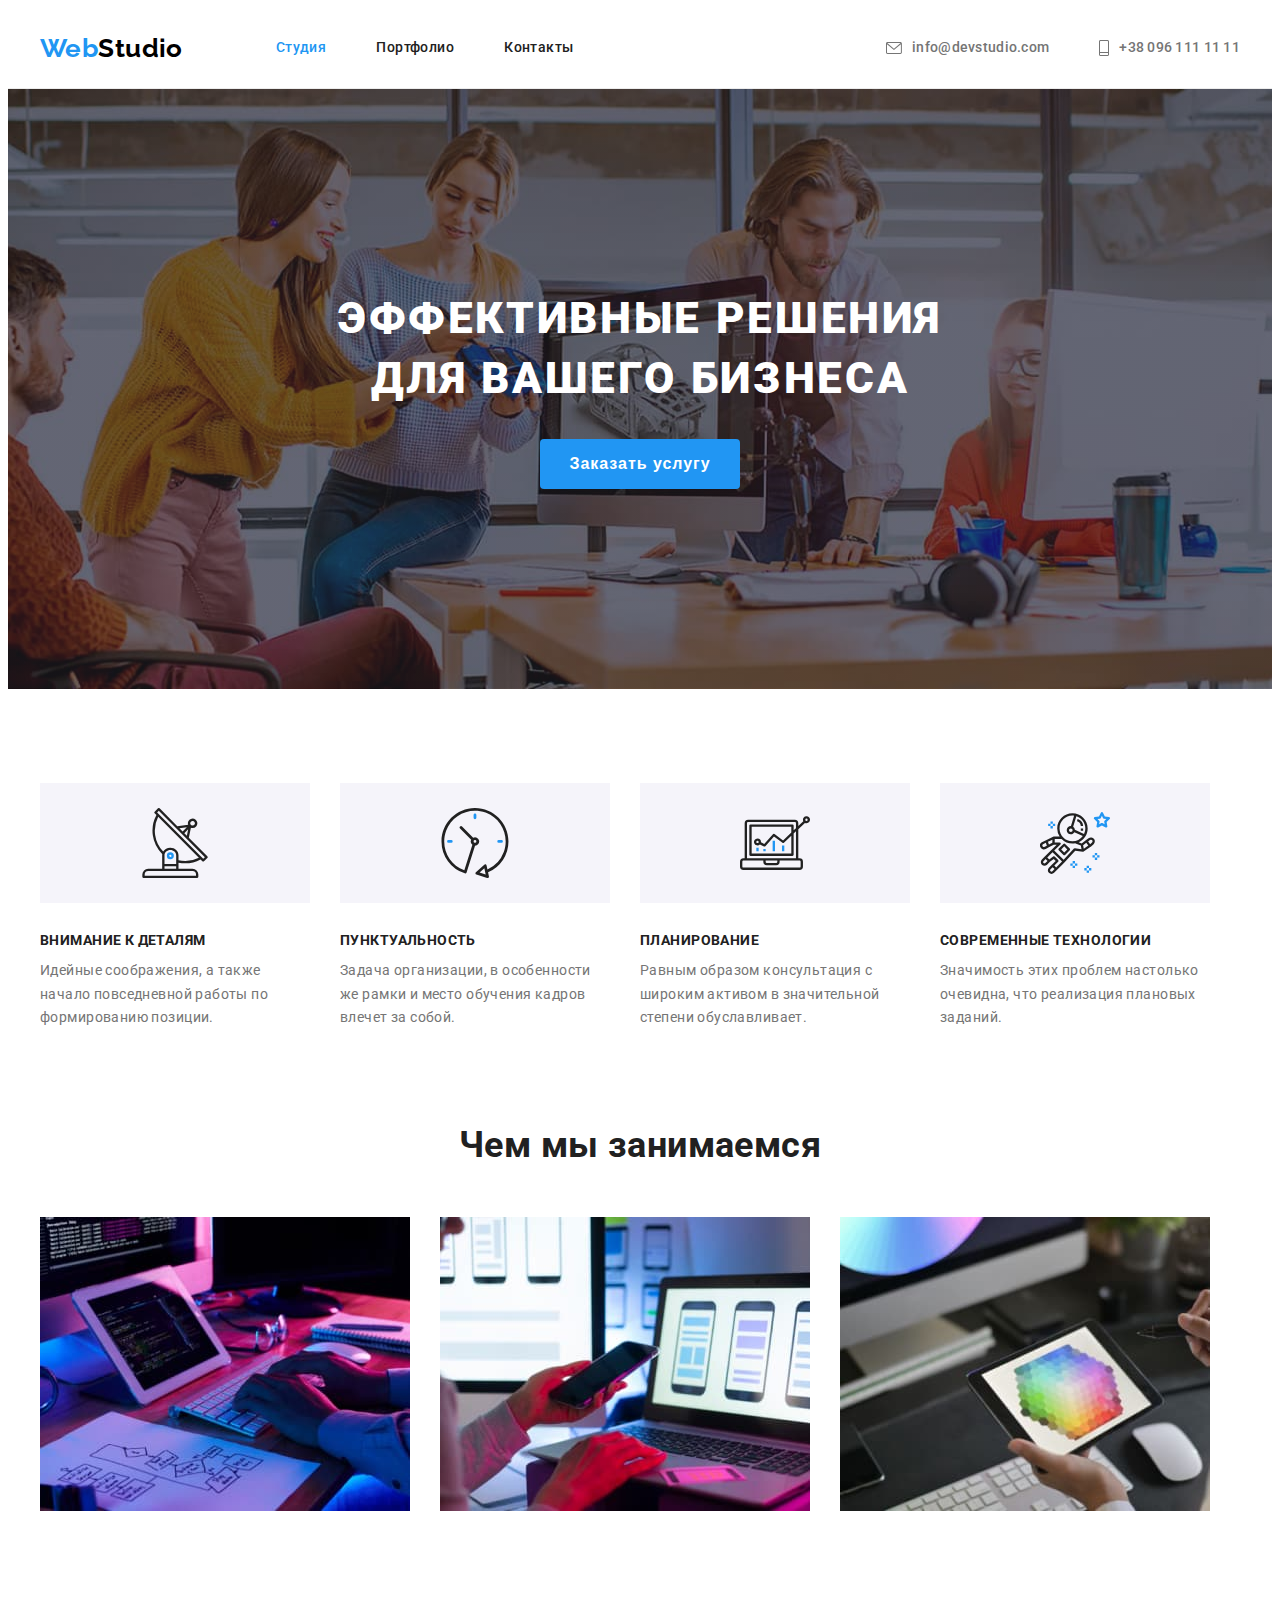
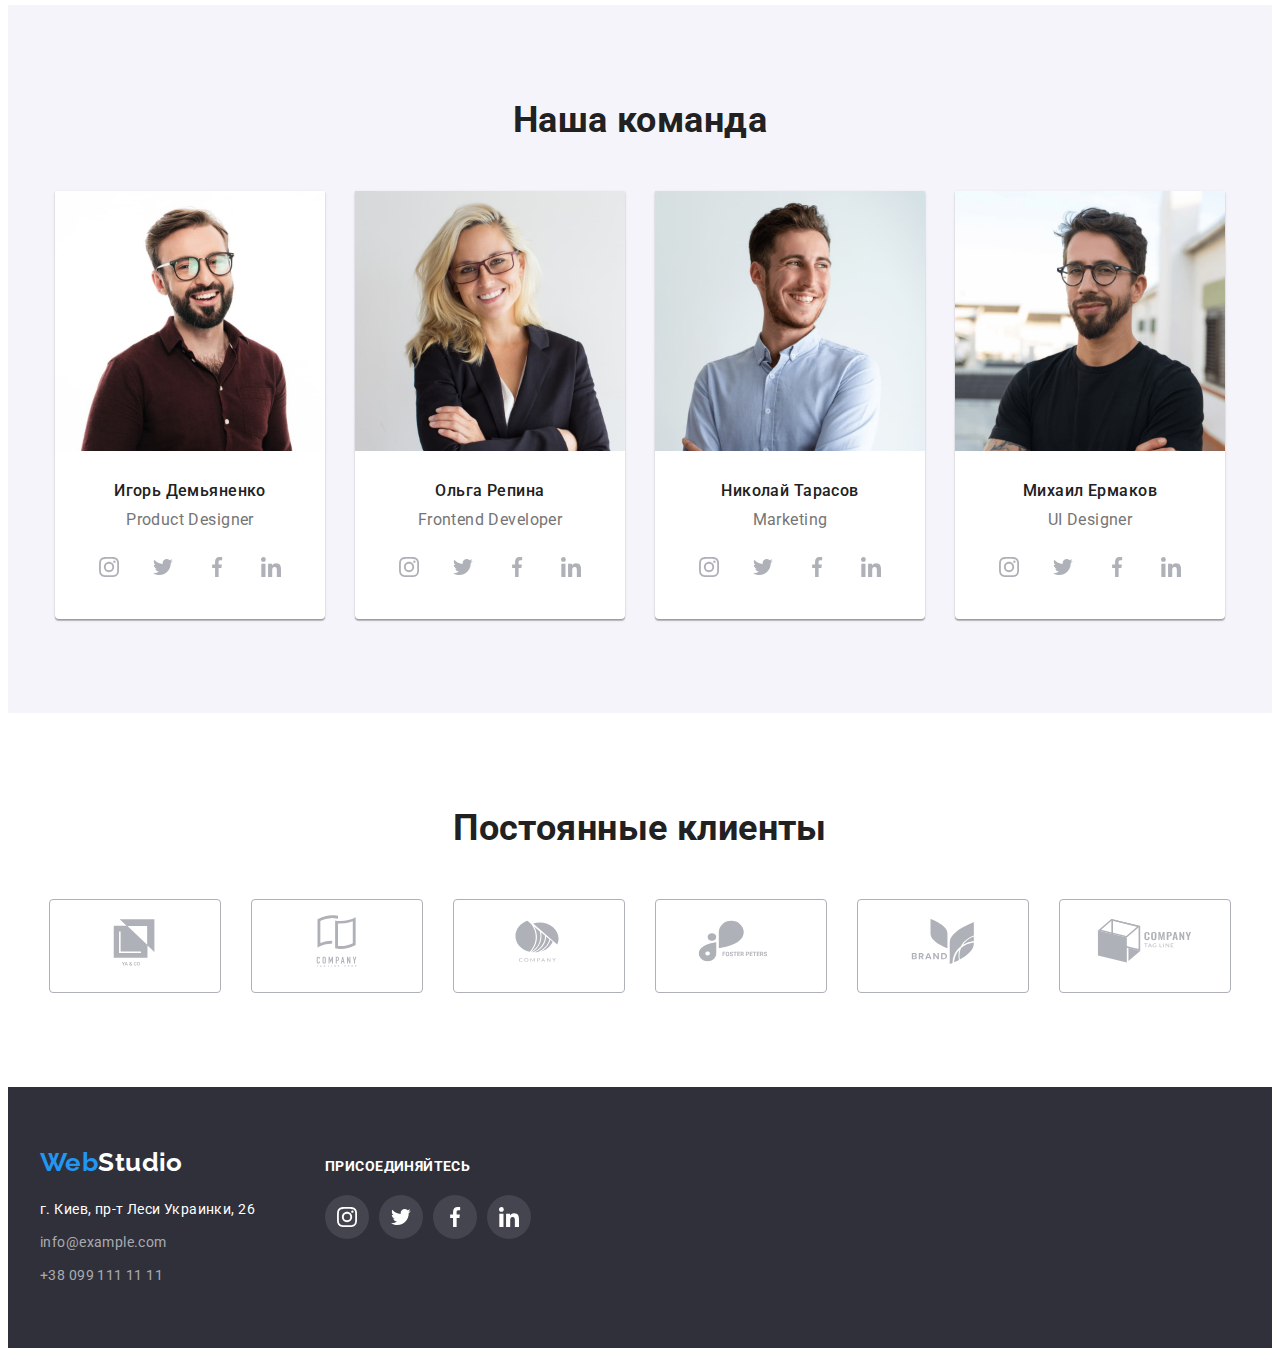
==== index.html @ ec11562b "add hw-04" ====
<!DOCTYPE html>
<html lang="ru">
  <head>
    <meta charset="UTF-8" />
    <meta http-equiv="X-UA-Compatible" content="IE=edge" />
    <meta name="viewport" content="width=device-width, initial-scale=1.0" />
    <title>Студия</title>
    <link
      rel="stylesheet"
      href="https://cdnjs.cloudflare.com/ajax/libs/modern-normalize/1.1.0/modern-normalize.min.css"
      integrity="sha512-wpPYUAdjBVSE4KJnH1VR1HeZfpl1ub8YT/NKx4PuQ5NmX2tKuGu6U/JRp5y+Y8XG2tV+wKQpNHVUX03MfMFn9Q=="
      crossorigin="anonymous"
      referrerpolicy="no-referrer"
    />
    <link rel="preconnect" href="https://fonts.googleapis.com" />
    <link rel="preconnect" href="https://fonts.gstatic.com" crossorigin />
    <link
      href="https://fonts.googleapis.com/css2?family=Raleway:wght@700&family=Roboto:wght@400;500;700;900&display=swap"
      rel="stylesheet"
    />
    <link rel="stylesheet" href="./css/styles.css" />
  </head>
  <body>
    <!--Шапка-->
    <header class="header">
      <div class="container">
        <nav class="header-nav">
          <a class="logo link" href="./index.html" lang="en">
            Web<span class="logo-header">Studio</span>
          </a>
          <ul class="pages list">
            <li><a class="link curent" href="./index.html">Студия</a></li>
            <li><a class="link" href="./portfolio.html">Портфолио</a></li>
            <li><a class="link" href="">Контакты</a></li>
          </ul>
        </nav>
        <ul class="list">
          <li class="header-contact">
            <a class="contact-link link" href="mailto:info@devstudio.com">
              <svg class="header-icon" width="16px" height="12px">
                <use href="./images/symbol-defs.svg#icon-envelope"></use></svg
              >info@devstudio.com</a
            >
          </li>
          <li class="header-contact">
            <a class="contact-link link" href="tel:+380961111111">
              <svg class="header-icon" width="10px" height="16px">
                <use href="./images/symbol-defs.svg#icon-vector"></use></svg
              >+38 096 111 11 11</a
            >
          </li>
        </ul>
      </div>
    </header>
    <main>
      <!--Заголовок-->
      <section class="hero">
        <div class="container">
          <h1 class="hero-title">Эффективные решения для вашего бизнеса</h1>
          <button class="button-blu" type="button">Заказать услугу</button>
        </div>
      </section>
      <!--Особенности-->
      <section class="characteristic section">
        <div class="container">
          <h2 class="none">Особенности</h2>
          <ul class="list">
            <li>
              <div class="characteristic-div">
                <svg class="characteristic-icon" width="70" height="70">
                  <use href="./images/symbol-defs.svg#icon-antenna"></use>
                </svg>
              </div>

              <h3 class="title-item">Внимание к деталям</h3>
              <p>
                Идейные соображения, а также начало повседневной работы по формированию позиции.
              </p>
            </li>
            <li>
              <div class="characteristic-div">
                <svg class="characteristic-icon" width="70" height="70">
                  <use href="./images/symbol-defs.svg#icon-clock"></use>
                </svg>
              </div>

              <h3 class="title-item">Пунктуальность</h3>
              <p>
                Задача организации, в особенности же рамки и место обучения кадров влечет за собой.
              </p>
            </li>
            <li>
              <div class="characteristic-div">
                <svg class="characteristic-icon" width="70" height="70">
                  <use href="./images/symbol-defs.svg#icon-diagram"></use>
                </svg>
              </div>
              <h3 class="title-item">Планирование</h3>
              <p>
                Равным образом консультация с широким активом в значительной степени обуславливает.
              </p>
            </li>
            <li>
              <div class="characteristic-div">
                <svg class="characteristic-icon" width="70" height="70">
                  <use href="./images/symbol-defs.svg#icon-astronaut"></use>
                </svg>
              </div>
              <h3 class="title-item">Современные технологии</h3>
              <p>Значимость этих проблем настолько очевидна, что реализация плановых заданий.</p>
            </li>
          </ul>
        </div>
      </section>
      <!--Что делают-->
      <section class="work section">
        <div class="container">
          <h2 class="title">Чем мы занимаемся</h2>
          <ul class="list">
            <li>
              <img src="./images/box_1.jpg" alt="Поиск решения" width="370" />
            </li>
            <li>
              <img src="./images/box_2.jpg" alt="Планирование" width="370" />
            </li>
            <li>
              <img src="./images/box_3.jpg" alt="Реализация проекта" width="370" />
            </li>
          </ul>
        </div>
      </section>
      <!--Команда-->
      <section class="team section">
        <div class="container">
          <h2 class="title">Наша команда</h2>
          <ul class="list">
            <li class="team-cards">
              <img src="./images/img.jpg" alt="Фото Игоря Демьяненко" width="270" />
              <h3 class="name">Игорь Демьяненко</h3>
              <p class="position" lang="en">Product Designer</p>
              <ul class="social-link list">
                <li class="massenger-item">
                  <a class="team-link link" aria-label="инстаграм">
                    <svg class="team-icon" width="20px" height="20px">
                      <use href="./images/symbol-defs.svg#icon-instagram"></use></svg
                  ></a>
                </li>
                <li class="massenger-item">
                  <a class="team-link link" aria-label="твиттер">
                    <svg class="team-icon" width="20px" height="20px">
                      <use href="./images/symbol-defs.svg#icon-twitter"></use></svg
                  ></a>
                </li>
                <li class="massenger-item">
                  <a class="team-link link" aria-label="фейсбук">
                    <svg class="team-icon" width="20px" height="20px">
                      <use href="./images/symbol-defs.svg#icon-facebook"></use></svg
                  ></a>
                </li>
                <li class="massenger-item">
                  <a class="team-link link" aria-label="линкедин">
                    <svg class="team-icon" width="20px" height="20px">
                      <use href="./images/symbol-defs.svg#icon-linkedin"></use></svg
                  ></a>
                </li>
              </ul>
            </li>

            <li class="team-cards">
              <img src="./images/img-1.jpg" alt="Фото Ольги Репиной" width="270" />
              <h3 class="name">Ольга Репина</h3>
              <p class="position" lang="en">Frontend Developer</p>
              <ul class="list">
                <li class="massenger-item">
                  <a class="team-link link" aria-label="инстаграм">
                    <svg class="team-icon" width="20px" height="20px">
                      <use href="./images/symbol-defs.svg#icon-instagram"></use></svg
                  ></a>
                </li>
                <li class="massenger-item">
                  <a class="team-link link" aria-label="твиттер">
                    <svg class="team-icon" width="20px" height="20px">
                      <use href="./images/symbol-defs.svg#icon-twitter"></use></svg
                  ></a>
                </li>
                <li class="massenger-item">
                  <a class="team-link link" aria-label="фейсбук">
                    <svg class="team-icon" width="20px" height="20px">
                      <use href="./images/symbol-defs.svg#icon-facebook"></use></svg
                  ></a>
                </li>
                <li class="massenger-item">
                  <a class="team-link link" aria-label="линкедин">
                    <svg class="team-icon" width="20px" height="20px">
                      <use href="./images/symbol-defs.svg#icon-linkedin"></use></svg
                  ></a>
                </li>
              </ul>
            </li>

            <li class="team-cards">
              <img src="./images/img-2.jpg" alt="Фото Николая Тарасова" width="270" />
              <h3 class="name">Николай Тарасов</h3>
              <p class="position" lang="en">Marketing</p>
              <ul class="list">
                <li class="massenger-item">
                  <a class="team-link link" aria-label="инстаграм">
                    <svg class="team-icon" width="20px" height="20px">
                      <use href="./images/symbol-defs.svg#icon-instagram"></use></svg
                  ></a>
                </li>
                <li class="massenger-item">
                  <a class="team-link link" aria-label="твиттер">
                    <svg class="team-icon" width="20px" height="20px">
                      <use href="./images/symbol-defs.svg#icon-twitter"></use></svg
                  ></a>
                </li>
                <li class="massenger-item">
                  <a class="team-link link" aria-label="фейсбук">
                    <svg class="team-icon" width="20px" height="20px">
                      <use href="./images/symbol-defs.svg#icon-facebook"></use></svg
                  ></a>
                </li>
                <li class="massenger-item">
                  <a class="team-link link" aria-label="линкедин">
                    <svg class="team-icon" width="20px" height="20px">
                      <use href="./images/symbol-defs.svg#icon-linkedin"></use></svg
                  ></a>
                </li>
              </ul>
            </li>

            <li class="team-cards">
              <img src="./images/img-3.jpg" alt="Фото Михаила Ермакова" width="270" />
              <h3 class="name">Михаил Ермаков</h3>
              <p class="position" lang="en">UI Designer</p>
              <ul class="list">
                <li class="massenger-item">
                  <a class="team-link link" aria-label="инстаграм">
                    <svg class="team-icon" width="20px" height="20px">
                      <use href="./images/symbol-defs.svg#icon-instagram"></use></svg
                  ></a>
                </li>
                <li class="massenger-item">
                  <a class="team-link link" aria-label="твиттер">
                    <svg class="team-icon" width="20px" height="20px">
                      <use href="./images/symbol-defs.svg#icon-twitter"></use></svg
                  ></a>
                </li>
                <li class="massenger-item">
                  <a class="team-link link" aria-label="фейсбук">
                    <svg class="team-icon" width="20px" height="20px">
                      <use href="./images/symbol-defs.svg#icon-facebook"></use></svg
                  ></a>
                </li>
                <li class="massenger-item">
                  <a class="team-link link" aria-label="линкедин">
                    <svg class="team-icon" width="20px" height="20px">
                      <use href="./images/symbol-defs.svg#icon-linkedin"></use></svg
                  ></a>
                </li>
              </ul>
            </li>
          </ul>
        </div>
      </section>
      <!--Постоянные клиенты-->
      <section class="klients section">
        <div class="container">
          <h2 class="title">Постоянные клиенты</h2>
          <ul class="list">
            <li>
              <a class="klients-link link" aria-label="">
                <svg class="klients-icon" width="106px" height="60px">
                  <use href="./images/symbol-defs.svg#icon-logo"></use></svg
              ></a>
            </li>
            <li>
              <a class="klients-link link" aria-label="">
                <svg class="klients-icon" width="106px" height="60px">
                  <use href="./images/symbol-defs.svg#icon-logo-1"></use></svg
              ></a>
            </li>
            <li>
              <a class="klients-link link" aria-label="">
                <svg class="klients-icon" width="106px" height="60px">
                  <use href="./images/symbol-defs.svg#icon-logo-2"></use></svg
              ></a>
            </li>
            <li>
              <a class="klients-link link" aria-label="">
                <svg class="klients-icon" width="106px" height="60px">
                  <use href="./images/symbol-defs.svg#icon-logo-3"></use></svg
              ></a>
            </li>
            <li>
              <a class="klients-link link" aria-label="">
                <svg class="klients-icon" width="106px" height="60px">
                  <use href="./images/symbol-defs.svg#icon-logo-4"></use></svg
              ></a>
            </li>
            <li>
              <a class="klients-link link" aria-label="">
                <svg class="klients-icon" width="106px" height="60px">
                  <use href="./images/symbol-defs.svg#icon-logo-5"></use></svg
              ></a>
            </li>
          </ul>
        </div>
      </section>
    </main>
    <!--Подвал-->
    <footer class="footer">
      <div class="container">
        <div>
          <a class="logo link" href="./index.html" lang="en">
            Web<span class="logo-footer">Studio</span>
          </a>
          <address>
            <ul class="footer-connection list">
              <li>
                <a class="address link" href=""> г. Киев, пр-т Леси Украинки, 26</a>
              </li>
              <li>
                <a class="footer-contacts link" href="mailto:info@example.com">info@example.com</a>
              </li>
              <li>
                <a class="footer-contacts link" href="tel:+380991111111">+38 099 111 11 11</a>
              </li>
            </ul>
          </address>
        </div>
        <div class="join">
          <p class="header-join">Присоединяйтесь</p>
          <ul class="list">
            <li class="massenger-item">
              <a class="join-link link" aria-label="инстаграм">
                <svg class="join-icon" width="20px" height="20px">
                  <use href="./images/symbol-defs.svg#icon-instagram"></use></svg
              ></a>
            </li>
            <li class="massenger-item">
              <a class="join-link link" aria-label="твиттер">
                <svg class="join-icon" width="20px" height="20px">
                  <use href="./images/symbol-defs.svg#icon-twitter"></use></svg
              ></a>
            </li>
            <li class="massenger-item">
              <a class="join-link link" aria-label="фейсбук">
                <svg class="join-icon" width="20px" height="20px">
                  <use href="./images/symbol-defs.svg#icon-facebook"></use></svg
              ></a>
            </li>
            <li class="massenger-item">
              <a class="join-link link" aria-label="линкедин">
                <svg class="join-icon" width="20px" height="20px">
                  <use href="./images/symbol-defs.svg#icon-linkedin"></use></svg
              ></a>
            </li>
          </ul>
        </div>
      </div>
    </footer>
  </body>
</html>
---- css/styles.css ----
:root {
    --accent-color: #2196F3;
    --black:#000000;
    --white:#FFFFFF;
    --header-and-item: #212121;
    --adress-footer: #FFFFFF99;
    --black-fon: #2F303A;
    --gray-fon: #F5F4FA;
    --main: #757575;
    --hero-button: #188ce8;
    --border-header:#ECECEC;
    --border-cards:#EEEEEE;
    --shadow:rgba(0, 0, 0, 0.25);
    --bg-hero:#C4C4C4;
    --grad: rgba(47, 48, 58, 0.4);
    --massanger: #afb1b8;
}

body {
font-family: Roboto, sans-serif ;
color: var(--main);
background-color: var(--white);
font-weight: 400;
font-size: 14px;
line-height: 1.71;
letter-spacing: 0.03em;
}

.container {
    width: 1200px;
    padding: 0 15px;
    margin-left: auto;
    margin-right: auto;
}

.section{
    padding: 94px 0;
}

h1, h2, h3, h4, p, li, ul, a {
    margin: 0;
    padding: 0;
}

img {
    display: block;
    max-width: 100%;
    height: auto;
}

.list {
    list-style-type: none;
}

.link {
    text-decoration: none;
    color: currentColor;
}

/*Шапка*/
.header .container,
.header-nav,
.pages,
.contacts .list,
.contact-link {
    display: flex;
    align-items: center;
}

.header{
border-bottom: 1px solid var(--border-header);
}

.header .container{
height: 80px;
}


.logo {
    font-family: Raleway, sans-serif;
    font-weight:700;
    font-size: 26px;
    line-height: 1.19;    
    color: var(--accent-color);
 }

.logo-header {
    color: var(--black);
}

.header .logo {
    margin-right: 93px;
}

.pages .link{
    font-weight:500;
    font-size:14px;
    line-height: 0.88;
    color: var(--header-and-item);
    padding: 32px 0;
}

.header .list {
    display: flex;
    margin-left: auto;
}

.contact-link {
    font-weight:500;
    font-size:14px;
    line-height:1.14;
    letter-spacing: 0.02em;
    color: var(--main);
    padding: 20px 0;
}


.pages li:not(:last-child),
.contacts li:not(:last-child),
.header-contact:not(:last-child) {
    margin-right: 50px;
}

.header-icon{
    fill:currentColor;
    margin-right: 10px;
}

.link:hover,
.link:focus,
.link:active{
    color: var(--accent-color);
}


.pages .curent {
    color: var(--accent-color) ;
}

/*Студия*/

/*Герой*/

.hero {
    color: var(--white);
    background-color: var(--black-fon);
    text-align: center;
    text-transform: uppercase;
    line-height: 1.36;
    letter-spacing: 0.06em;
    background-color: var(--bg-hero);
    background-image: linear-gradient(var(--grad),var(--grad) ), url(../images/hero.jpg);
    background-repeat: no-repeat;
    background-position: center;
    max-width: 1600px;
    margin: 0 auto;
}

.hero .container {
    padding: 200px 0;
}

.hero-title {
    margin: auto;
    font-weight: 900;
    font-size: 44px;
    margin-bottom: 30px;
    width: 696px;
    letter-spacing: 0.06em;
    line-height: 1.36;
}

.button-blu {
    width: 200px;
    height: 50px;
    padding: 0;
    border: 2px transparent;
    border-radius: 4px;

    text-align: center; 
    color: var(--white);
    background-color: var(--accent-color);
    font-weight: 700;
    font-size: 16px;
    line-height: 1.88;
    letter-spacing: 0.06em;
}

.button-blu:active,
.button-blu:hover,
.button-blu:focus {
    background-color: var(--hero-button);
}

/*Особенности*/

.none {
    position: absolute;
    width: 1px;
    height: 1px;
    margin: -1px;
    border: 0;
    padding: 0;
    white-space: nowrap;
    clip-path: inset(100%);
    clip: rect(0 0 0 0);
    overflow: hidden;
}

.characteristic,
.characteristic .list,
.characteristic>.container>li{
display: flex;
    flex-wrap: wrap;
}

.characteristic li {
    width: 270px;
}

.characteristic-div {
    display: flex;
    justify-content: center;
    align-items: center;
    background-color: var(--gray-fon);
    width: 270px;
    height: 120px;
    margin-bottom: 30px;
    
}


.characteristic li:not(:nth-child(n+4)){
    margin-right: 30px;
}

.characteristic .title-item {
    margin-bottom: 10px;
    color: var(--header-and-item);
    font-size: 14px;
    line-height: 1.14;
    text-transform: uppercase;
}

/*Оглавление секций*/
.title {
    margin-bottom: 50px;

    color: var(--header-and-item);
    font-size: 36px;
    line-height: 1.17;
    text-align: center;
}

/*Чем мы занимаемся*/
.work.section {
    padding-top: 0;
}

.work .list {
    display: flex;
    flex-wrap: wrap;
}

.work li:not(:nth-child(n+3)) {
    margin-right: 30px;
}

/*Наша команда*/
.team {
    background-color: var(--gray-fon);
}

.team .list{
    display: flex;
    flex-wrap: wrap;
    justify-content:center;
}

.social-link{
margin-bottom: 30px;
}


.team-cards:not(:nth-child(n+4)) {
    margin-right: 30px;
}
.team-cards{
    width: 270px;
    background-color: var(--white);
    box-shadow: 0px 1px 3px rgba(0, 0, 0, 0.12), 0px 1px 1px rgba(0, 0, 0, 0.14), 0px 2px 1px rgba(0, 0, 0, 0.2);
    border-radius: 0px 0px 4px 4px;
}

.name {
    margin: 30px 0 10px 0;
    color: var(--header-and-item);
    font-weight: 500;
    font-size: 16px;
    line-height: 1.19;
    text-align: center;
}

.position {
    font-size: 16px;
    line-height: 1.19;
    text-align: center;
    margin-bottom: 16px;
}

.massenger-item {
    width: 44px;
    height: 44px;
    border-radius: 50%;
    fill: var(--massanger);
    cursor: pointer;
}

.team-link {
width: 100%;
    height: 100%;
    display: flex;
    align-items: center;
    justify-content: center;
}

.massenger-item:not(:last-child){
margin-right: 10px;
}

.massenger-item:active,
.massenger-item:hover,
.massenger-item:focus {
    background-color: var(--accent-color);
    fill: var(--white);
}

/*Постоянные клиенты*/
.klients ul{
    display: flex;
    justify-content: center;
}

.klients li {
    display: flex;
    justify-content: center;
    align-items: center;
    width: 170px;
    height: 92px;
    border: 1px solid var(--massanger);
    border-radius: 4px;
    fill: var(--massanger);
    cursor: pointer;
}
.klients li:not(:last-child){
margin-right: 30px;
}

.klients li:active,
.klients li:hover,
.klients li:focus {
    border: 1px solid var(--accent-color);
    fill: var(--accent-color);
}
/*Подвал*/
.footer {
    background-color: var(--black-fon);
    padding: 60px 0;
}

.footer .container {
    display: flex;
    align-items: baseline;
}

.footer .container > div:not(:last-child){
margin-right: 70px;
}

.footer .logo{
    display: block;
    margin-bottom: 20px;    
}


.logo-footer {
    color: var(--white);
}

.address{
    color: var(--white);
    font-style: normal;
    padding: 4px 0;
}

.footer-contacts {
    color: var(--adress-footer);
    font-style: normal;
    padding: 4px 0;
}

.footer-connection>li:not(:last-child) {
    margin-bottom: 9px;
}

.header-join{
line-height:1.14;
text-transform: uppercase;
color: var(--white);
margin-bottom: 20px;
font-weight: 700;
}

.join .massenger-item {
    fill: var(--white);
    background-color: rgba(255, 255, 255, 0.1);
}

.join ul{
    display: flex;
}

.join .massenger-item:not(:last-child) {
    margin-right: 10px;
}

.join .massenger-item:active,
.join .massenger-item:hover,
.join .massenger-item:focus {
    background-color: var(--accent-color);
}

.join-link{
    width: 100%;
        height: 100%;
        display: flex;
        justify-content: center;
        align-items: center;
}

/*Портфолио*/
.portfolio .button {
    display: flex;
    justify-content: center;
    margin-bottom: 50px;
}

.btn-grey:last-child {
margin-right: 8px;
}

.btn-grey {
    padding: 6px 22px;
    border-radius: 4px;
    border: 2px transparent;
    text-align: center;
    cursor: pointer;
    color: var(--header-and-item);
    background-color: var(--gray-fon);
    font-weight: 500;
    font-size: 16px;
    line-height: 1.63;
    letter-spacing: 0.03em;
}

.btn-grey:hover,
.btn-grey:focus,
.btn-grey:active {      
    color: var(--white);
    background-color: var(--accent-color);
    box-shadow: 0px 3px 1px rgba(0, 0, 0, 0.1), 0px 1px 2px rgba(0, 0, 0, 0.08), 0px 2px 2px rgba(0, 0, 0, 0.12);
}

.portfolio-cards{
        display: flex;
        flex-wrap: wrap;
}

.portfolio-item {
    margin-right: 30px;
    height: calc((100% - 60px) / 3);
    margin-bottom: 30px;
    width: 370px;
}

.portfolio-item>a {
    display: block;
}

.portfolio-item:nth-last-of-type(-n+3){
    margin-bottom: 0;
}

.portfolio-item:nth-child(3n){
    margin-right: 0;
}

.border-cards {
    border-bottom: 1px solid var(--border-cards);
    border-right: 1px solid var(--border-cards);
    border-left: 1px solid var(--border-cards);
    padding: 20px 24px;
}

.title-cards {
    color: var(--header-and-item);
    font-size: 18px;
    line-height: 2;
    letter-spacing: 0.06em;
        margin-bottom: 4px;
}

.point {
    font-size: 16px;
    line-height: 1.88;
    color: currentColor;
}

.portfolio .link{
color: currentColor;
}

.portfolio-item>a:hover,
.portfolio-item>a:focus {
    box-shadow: 0px 4px 4px rgba(0, 0, 0, 0.25);
}
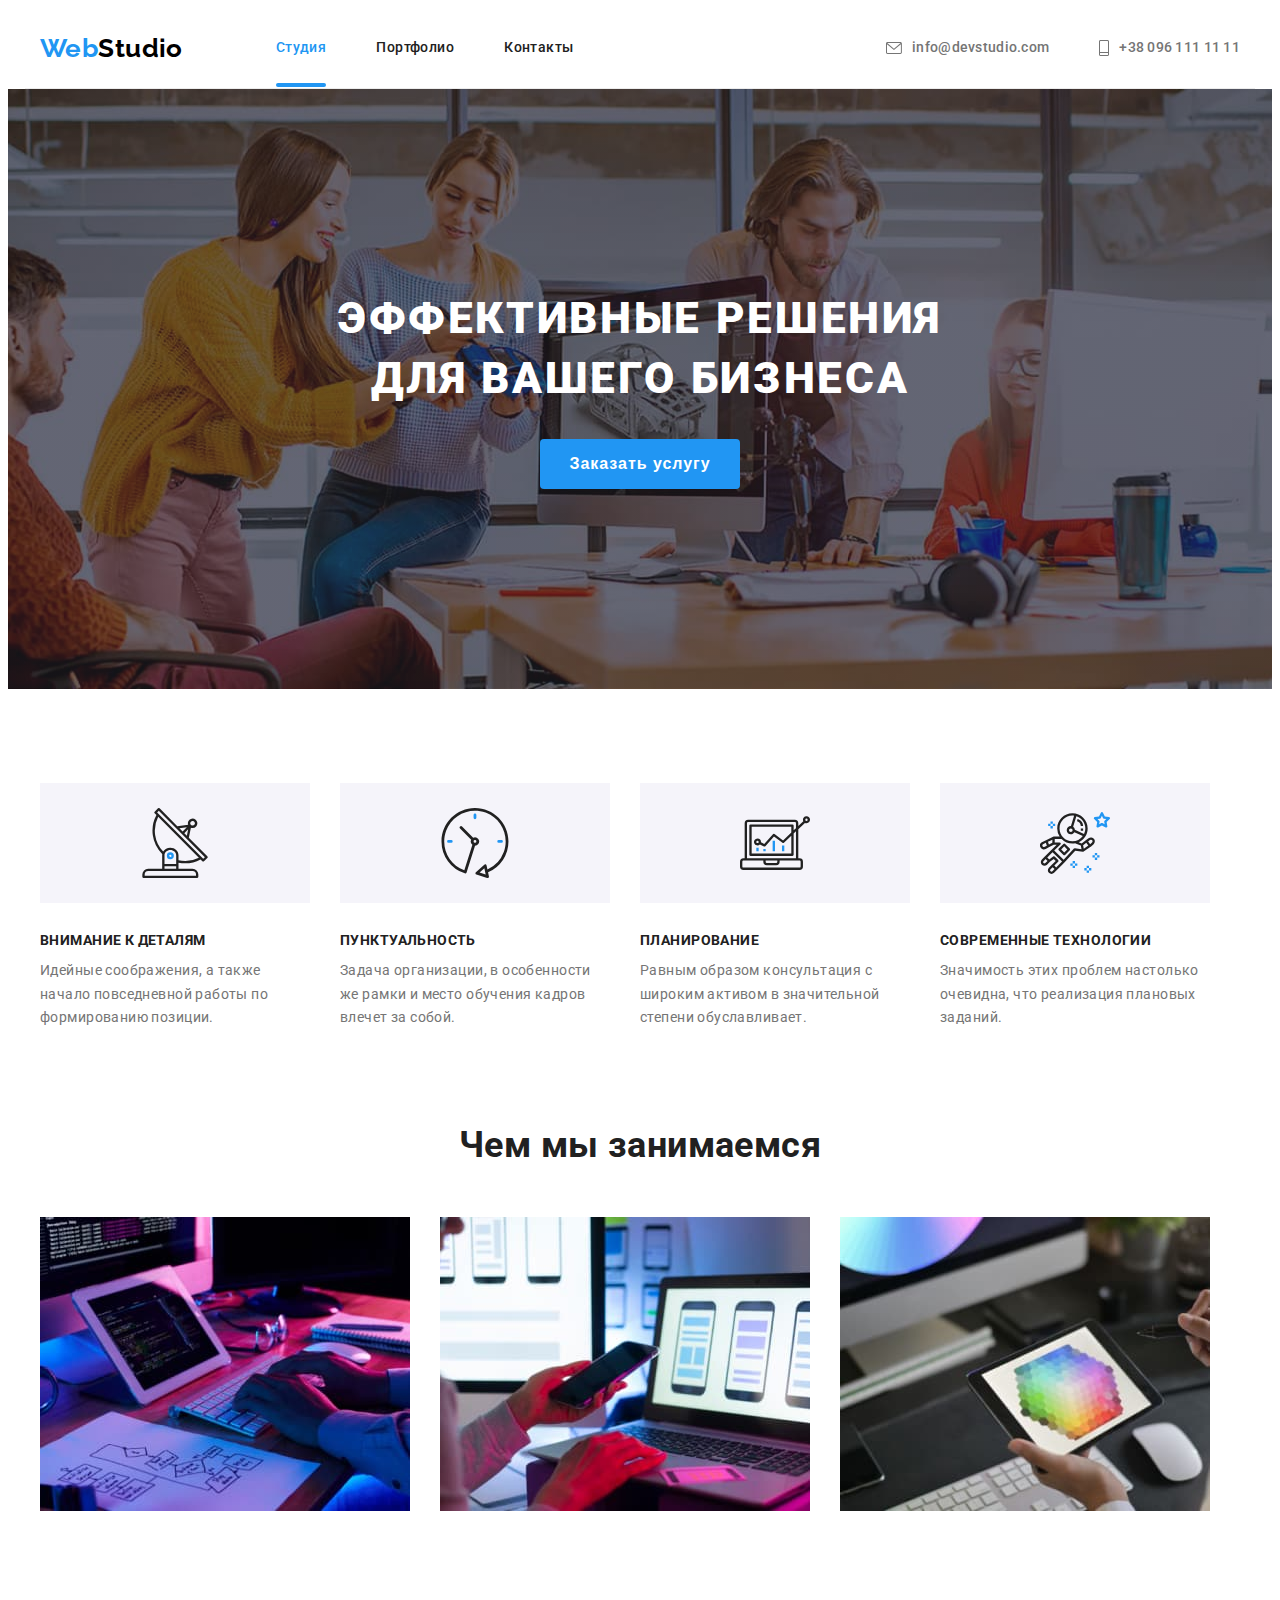
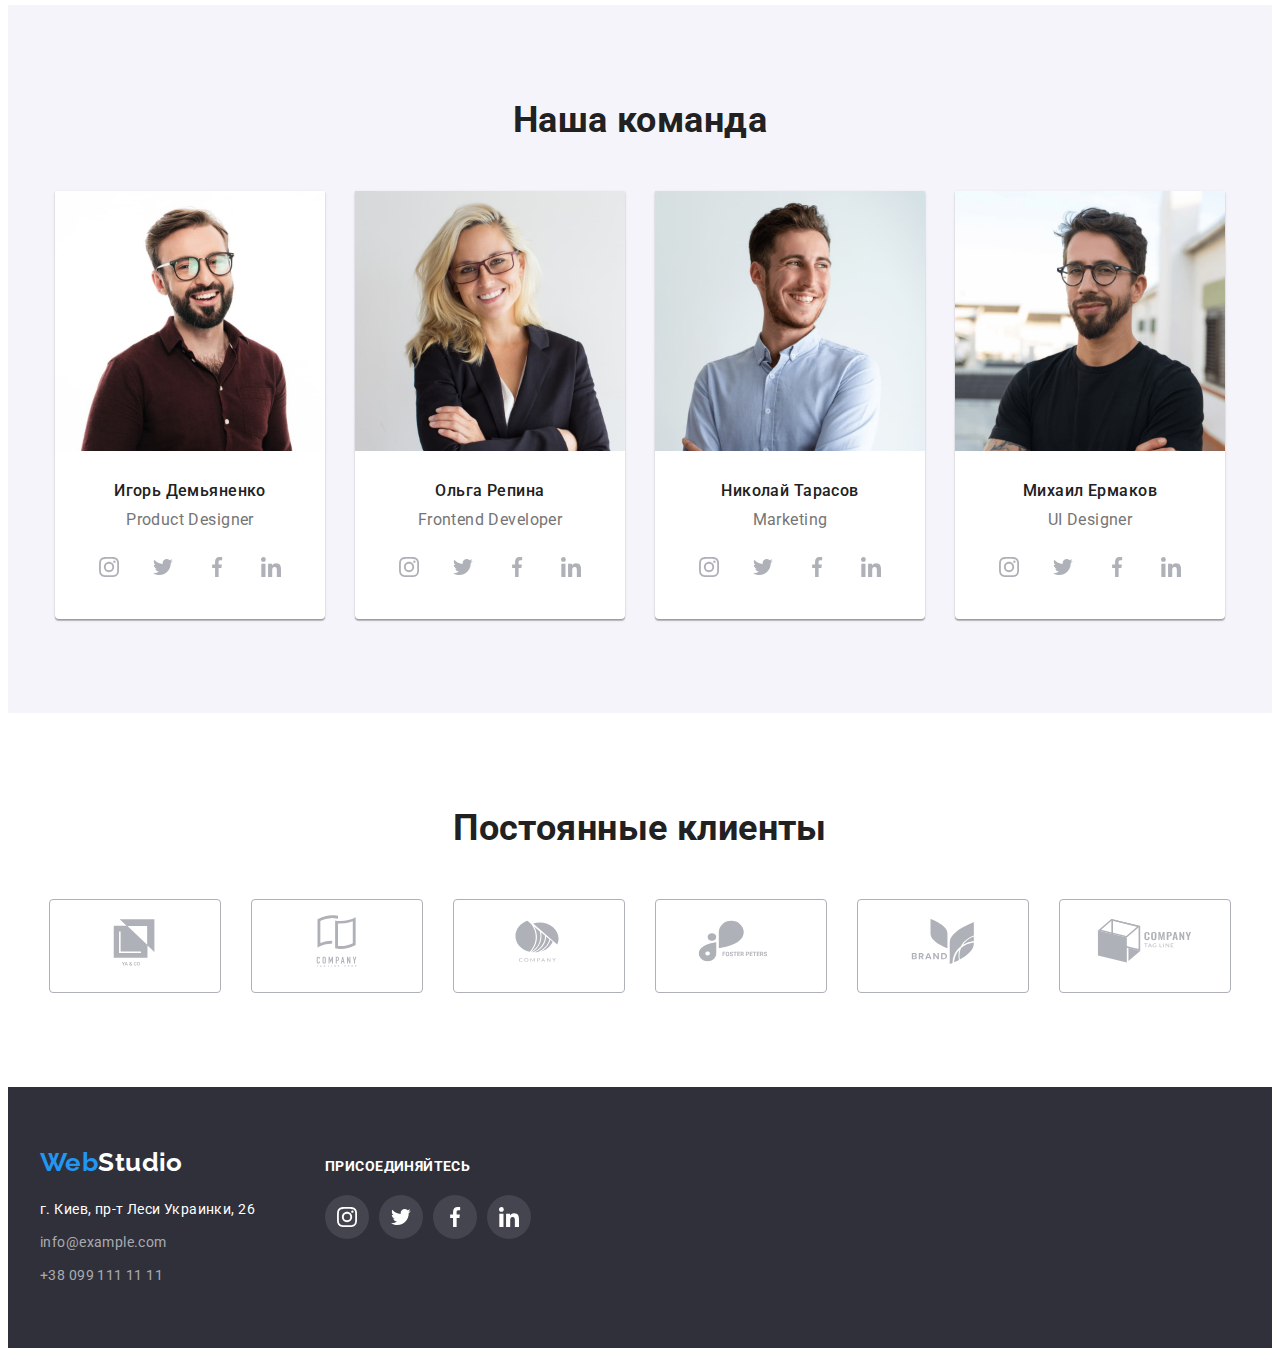
==== commit cec81baf: "hero" ====
--- a/index.html
+++ b/index.html
@@ -57,7 +57,19 @@
       <section class="hero">
         <div class="container">
           <h1 class="hero-title">Эффективные решения для вашего бизнеса</h1>
-          <button class="button-blu" type="button">Заказать услугу</button>
+
+          <button data-modal-open class="button-blu" type="button">Заказать услугу</button>
+
+          <div data-modal class="backdrop is-hidden">
+            <div class="modal">
+              
+                <button data-modal-close class="close" type="button">
+                  <svg class="" width="11px" height="11px">
+                <use href="./images/symbol-defs.svg#icon-close"></use>
+              </button>
+              </svg>
+            </div>
+          </div>
         </div>
       </section>
       <!--Особенности-->
@@ -361,5 +373,6 @@
         </div>
       </div>
     </footer>
+    <script src="./js/modal.js"></script>
   </body>
 </html>
--- a/css/styles.css
+++ b/css/styles.css
@@ -14,6 +14,8 @@
     --bg-hero:#C4C4C4;
     --grad: rgba(47, 48, 58, 0.4);
     --massanger: #afb1b8;
+    --function: cubic-bezier(0.4, 0, 0.2, 1);
+    --backdrop:rgba(0, 0, 0, 0.2);
 }
 
 body {
@@ -67,12 +69,11 @@
     align-items: center;
 }
 
-.header{
-border-bottom: 1px solid var(--border-header);
-}
+
 
 .header .container{
 height: 80px;
+border-bottom: 1px solid var(--border-header);
 }
 
 
@@ -135,6 +136,19 @@
 
 .pages .curent {
     color: var(--accent-color) ;
+    position: relative;
+}
+
+.pages .curent::after{
+    content: '';
+    height: 4px;
+    background:var(--accent-color);
+    border-radius: 2px;
+    top: 100%;
+    left: 0;
+    width: 100%;
+    position: absolute;
+    transform: translate(0, -100%);
 }
 
 /*Студия*/
@@ -192,6 +206,58 @@
     background-color: var(--hero-button);
 }
 
+.backdrop {
+    position: fixed;
+    top: 0;
+    left: 0;
+    width: 100%;
+    height: 100%;
+    background-color: var(--backdrop);
+
+}
+
+.backdrop.is-hidden {
+    opacity: 0;
+    pointer-events: none;
+}
+
+.modal{
+position: relative;
+top: 50%;
+left: 50%;
+transform: translate(-50%, -50%);
+
+width: 528px;
+height: 581px;
+
+padding: 8px;
+
+background-color: var(--white);
+box-shadow: 0px 1px 3px rgba(0, 0, 0, 0.12),
+0px 1px 1px rgba(0, 0, 0, 0.14),
+0px 2px 1px rgba(0, 0, 0, 0.2);
+border-radius: 4px;
+}
+
+.close{
+    position: absolute;
+    top: 8px;
+    right: 8px;
+
+    display: flex;
+    align-items: center;
+    justify-content: center;
+
+    
+    width: 30px;
+    height: 30px;
+    border-radius: 50%;
+    border: 1px solid rgba(0, 0, 0, 0.1);
+
+
+
+}
+
 /*Особенности*/
 
 .none {
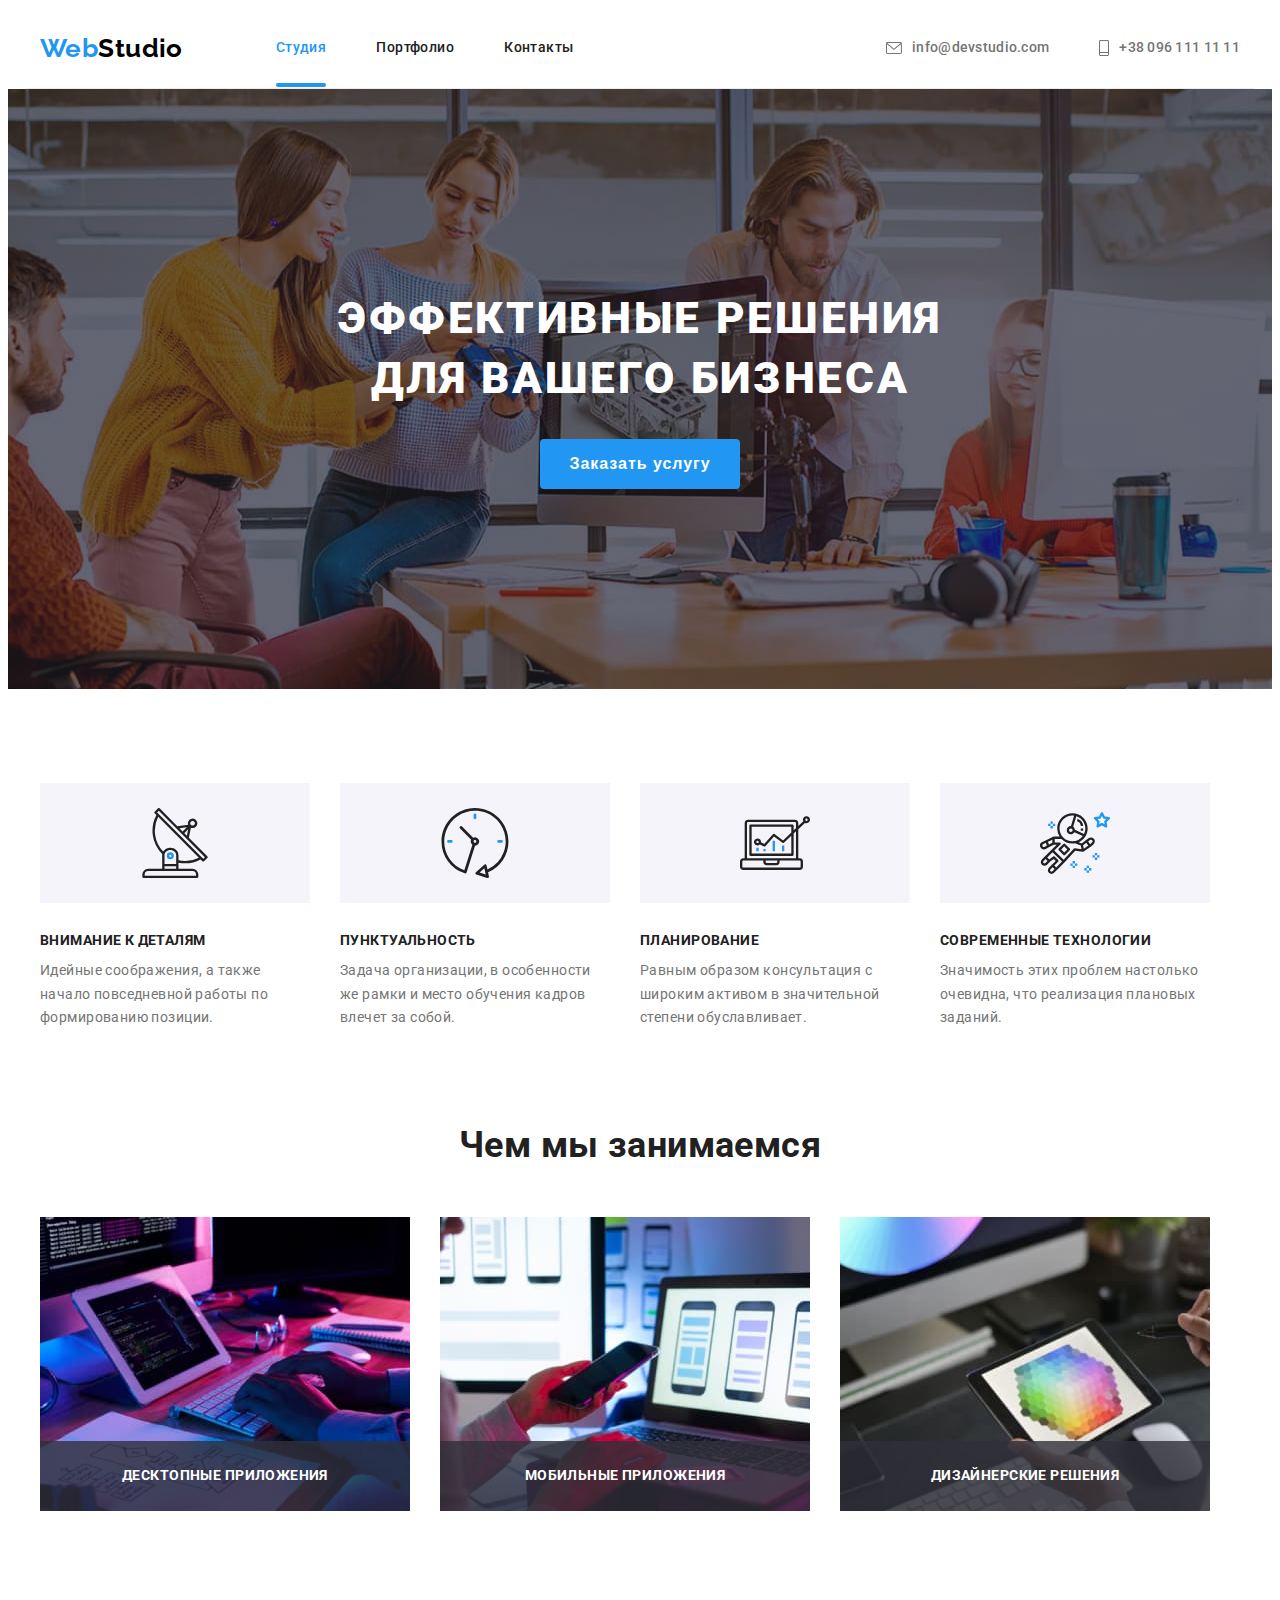
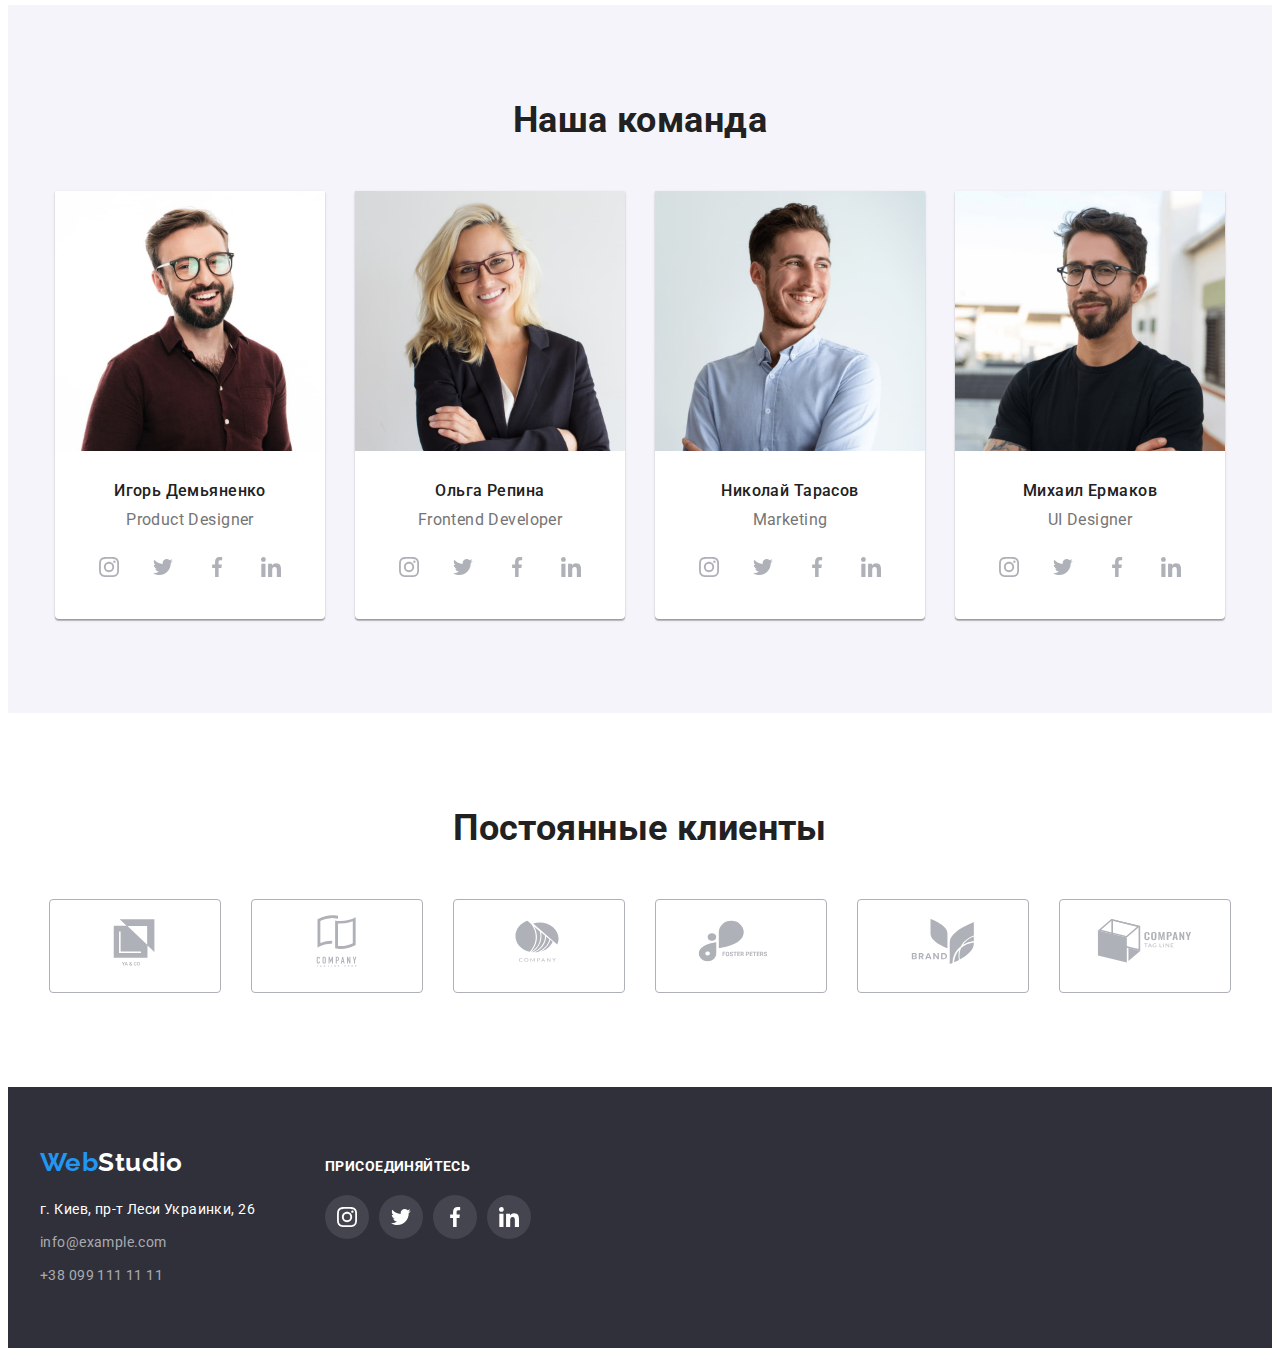
==== commit e8db14b7: "all task" ====
--- a/index.html
+++ b/index.html
@@ -130,13 +130,16 @@
           <h2 class="title">Чем мы занимаемся</h2>
           <ul class="list">
             <li>
-              <img src="./images/box_1.jpg" alt="Поиск решения" width="370" />
+              <img  src="./images/box_1.jpg" alt="Поиск решения" width="370" />
+            <p class="work-icon">Десктопные приложения</p>
             </li>
             <li>
               <img src="./images/box_2.jpg" alt="Планирование" width="370" />
+            <p class="work-icon">Мобильные приложения</p>
             </li>
             <li>
               <img src="./images/box_3.jpg" alt="Реализация проекта" width="370" />
+            <p class="work-icon">Дизайнерские решения</p>
             </li>
           </ul>
         </div>
--- a/css/styles.css
+++ b/css/styles.css
@@ -14,7 +14,6 @@
     --bg-hero:#C4C4C4;
     --grad: rgba(47, 48, 58, 0.4);
     --massanger: #afb1b8;
-    --function: cubic-bezier(0.4, 0, 0.2, 1);
     --backdrop:rgba(0, 0, 0, 0.2);
 }
 
@@ -57,6 +56,8 @@
 .link {
     text-decoration: none;
     color: currentColor;
+
+    transition: color 250ms cubic-bezier(0.4, 0, 0.2, 1);
 }
 
 /*Шапка*/
@@ -185,6 +186,8 @@
 }
 
 .button-blu {
+    transition: background-color 250ms cubic-bezier(0.4, 0, 0.2, 1);
+
     width: 200px;
     height: 50px;
     padding: 0;
@@ -207,6 +210,7 @@
 }
 
 .backdrop {
+    z-index: 100;
     position: fixed;
     top: 0;
     left: 0;
@@ -214,18 +218,33 @@
     height: 100%;
     background-color: var(--backdrop);
 
+    opacity: 1;
+    visibility: visible;
+    transition: opacity 250ms cubic-bezier(0.4, 0, 0.2, 1),
+    visibility 250ms cubic-bezier(0.4, 0, 0.2, 1),
+    transform 250ms cubic-bezier(0.4, 0, 0.2, 1);
+       
+    /* transform: rotateZ(0);
+    transition: transform 250ms cubic-bezier(0.4, 0, 0.2, 1); */
 }
 
 .backdrop.is-hidden {
+    transform: rotateZ(0.5turn);
+    visibility: hidden;
     opacity: 0;
     pointer-events: none;
+}
+
+.backdrop.is-hidden .modal{
+    transform: translate(-50%, -50%) scale(1.1);
 }
 
 .modal{
 position: relative;
 top: 50%;
 left: 50%;
-transform: translate(-50%, -50%);
+transform: translate(-50%, -50%) scale(1);
+transition: transform 250ms cubic-bezier(0.4, 0, 0.2, 1);
 
 width: 528px;
 height: 581px;
@@ -241,6 +260,7 @@
 
 .close{
     position: absolute;
+    
     top: 8px;
     right: 8px;
 
@@ -253,9 +273,6 @@
     height: 30px;
     border-radius: 50%;
     border: 1px solid rgba(0, 0, 0, 0.1);
-
-
-
 }
 
 /*Особенности*/
@@ -332,6 +349,31 @@
     margin-right: 30px;
 }
 
+.work li{
+    position: relative;
+    z-index: 10;
+}
+
+.work-icon {
+    position: absolute;
+    bottom: 0;
+    left: 0;
+
+    display: flex;
+    align-items: center;
+    justify-content: center;
+
+    width: 370px;
+    height: 70px;
+    
+    font-weight: 700;
+    line-height: 1.14;
+    text-transform: uppercase;
+    color: var(--white);
+    background: rgba(47, 48, 58, 0.8);
+    
+}
+
 /*Наша команда*/
 .team {
     background-color: var(--gray-fon);
@@ -408,6 +450,9 @@
 }
 
 .klients li {
+    transition: border 250ms cubic-bezier(0.4, 0, 0.2, 1),
+    fill 250ms cubic-bezier(0.4, 0, 0.2, 1);
+
     display: flex;
     justify-content: center;
     align-items: center;
@@ -478,6 +523,7 @@
 }
 
 .join .massenger-item {
+    transition: background-color 250ms cubic-bezier(0.4, 0, 0.2, 1);
     fill: var(--white);
     background-color: rgba(255, 255, 255, 0.1);
 }
@@ -516,6 +562,10 @@
 }
 
 .btn-grey {
+    transition: color 250ms cubic-bezier(0.4, 0, 0.2, 1),
+    background-color 250ms cubic-bezier(0.4, 0, 0.2, 1),
+    box-shadow 250ms cubic-bezier(0.4, 0, 0.2, 1);
+
     padding: 6px 22px;
     border-radius: 4px;
     border: 2px transparent;
@@ -561,6 +611,34 @@
     margin-right: 0;
 }
 
+.portfolio-block {
+    position: relative;
+    overflow: hidden;
+}
+
+.paragraph-card {
+    position: absolute;
+    top: 0;
+    left: 0;
+    transform: translateY(100%);
+    transition: transform 250ms cubic-bezier(0.4, 0, 0.2, 1);
+
+    padding: 63px 24px;
+
+    width: 100%;
+    height: 100%;
+    
+
+    font-size: 18px;
+    line-height: 1.56;    
+    color: var(--white);
+    background-color: rgba(33, 150, 243, 0.9);;
+}
+
+.portfolio-item:hover .paragraph-card {
+    transform: translateY(0);
+}
+
 .border-cards {
     border-bottom: 1px solid var(--border-cards);
     border-right: 1px solid var(--border-cards);
@@ -586,6 +664,11 @@
 color: currentColor;
 }
 
+.portfolio-item>a{
+    box-shadow: 0;
+    transition: box-shadow 250ms cubic-bezier(0.4, 0, 0.2, 1);
+}
+
 .portfolio-item>a:hover,
 .portfolio-item>a:focus {
     box-shadow: 0px 4px 4px rgba(0, 0, 0, 0.25);
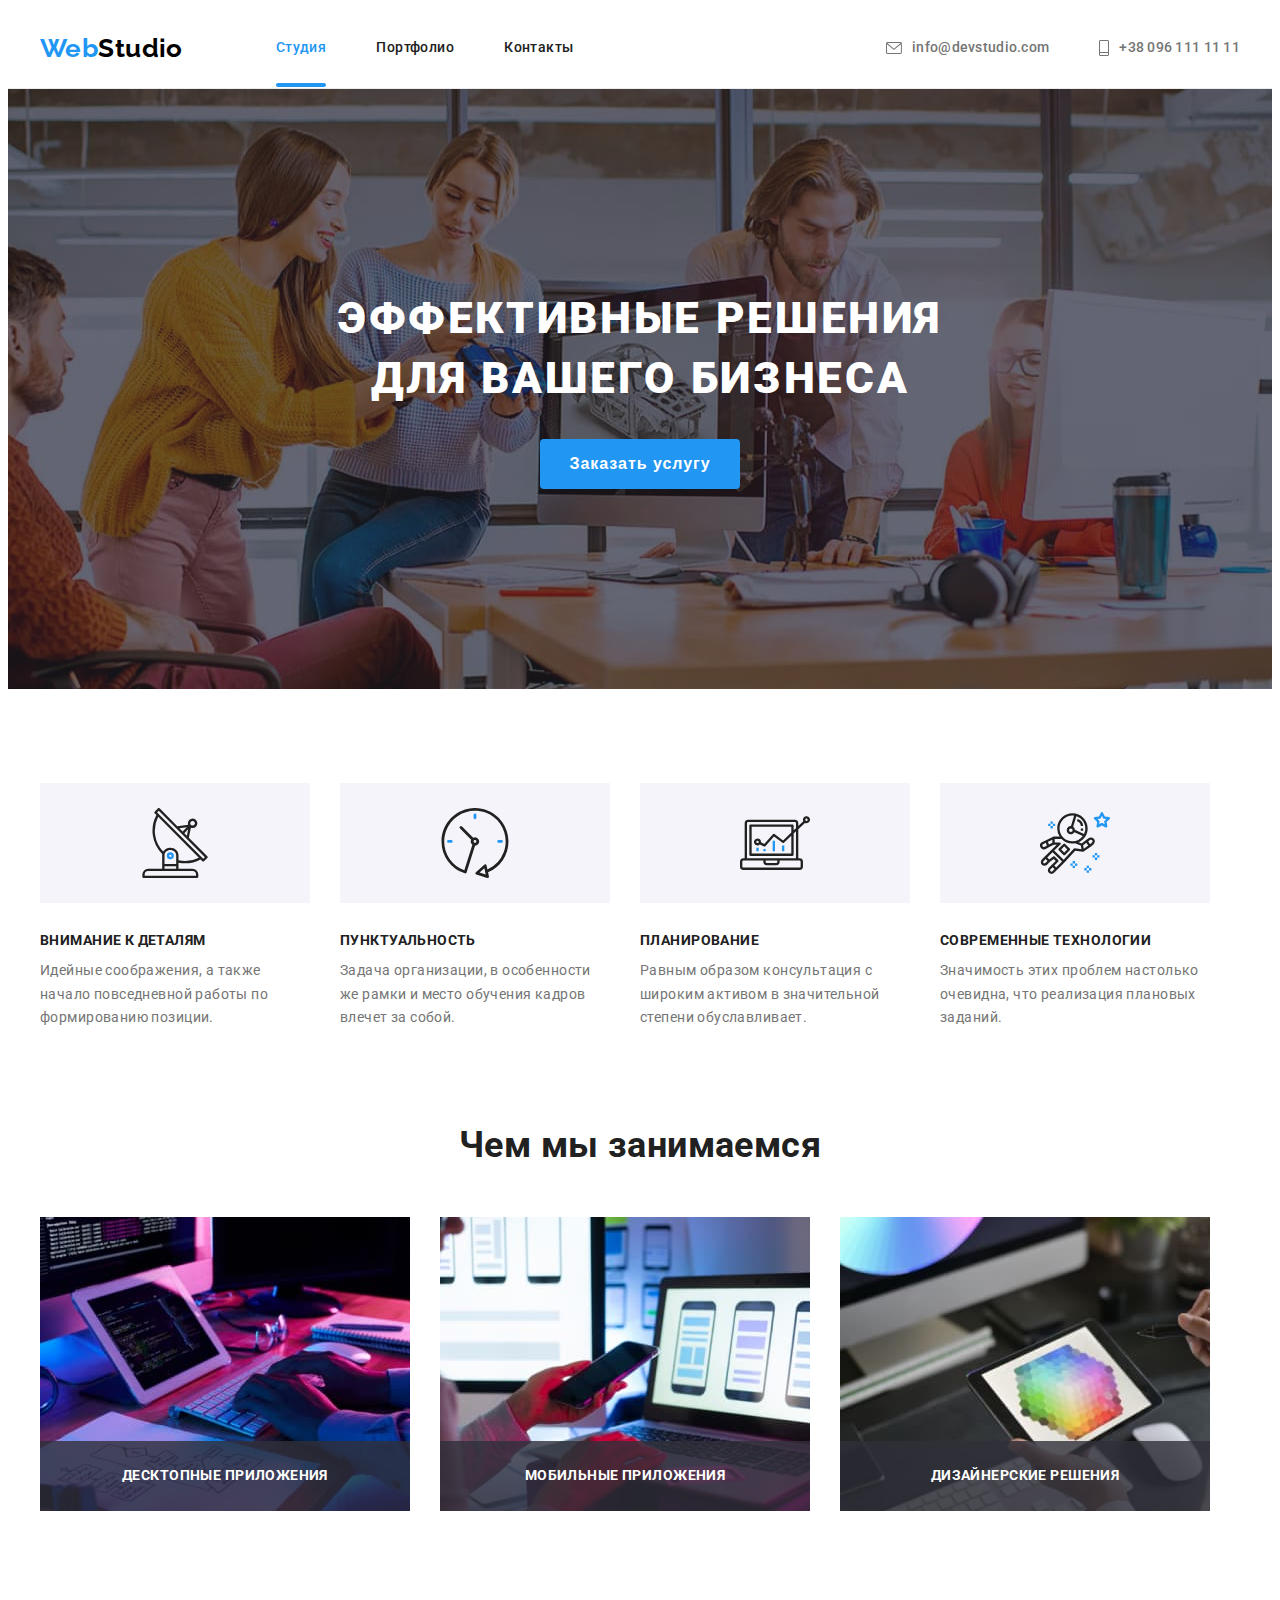
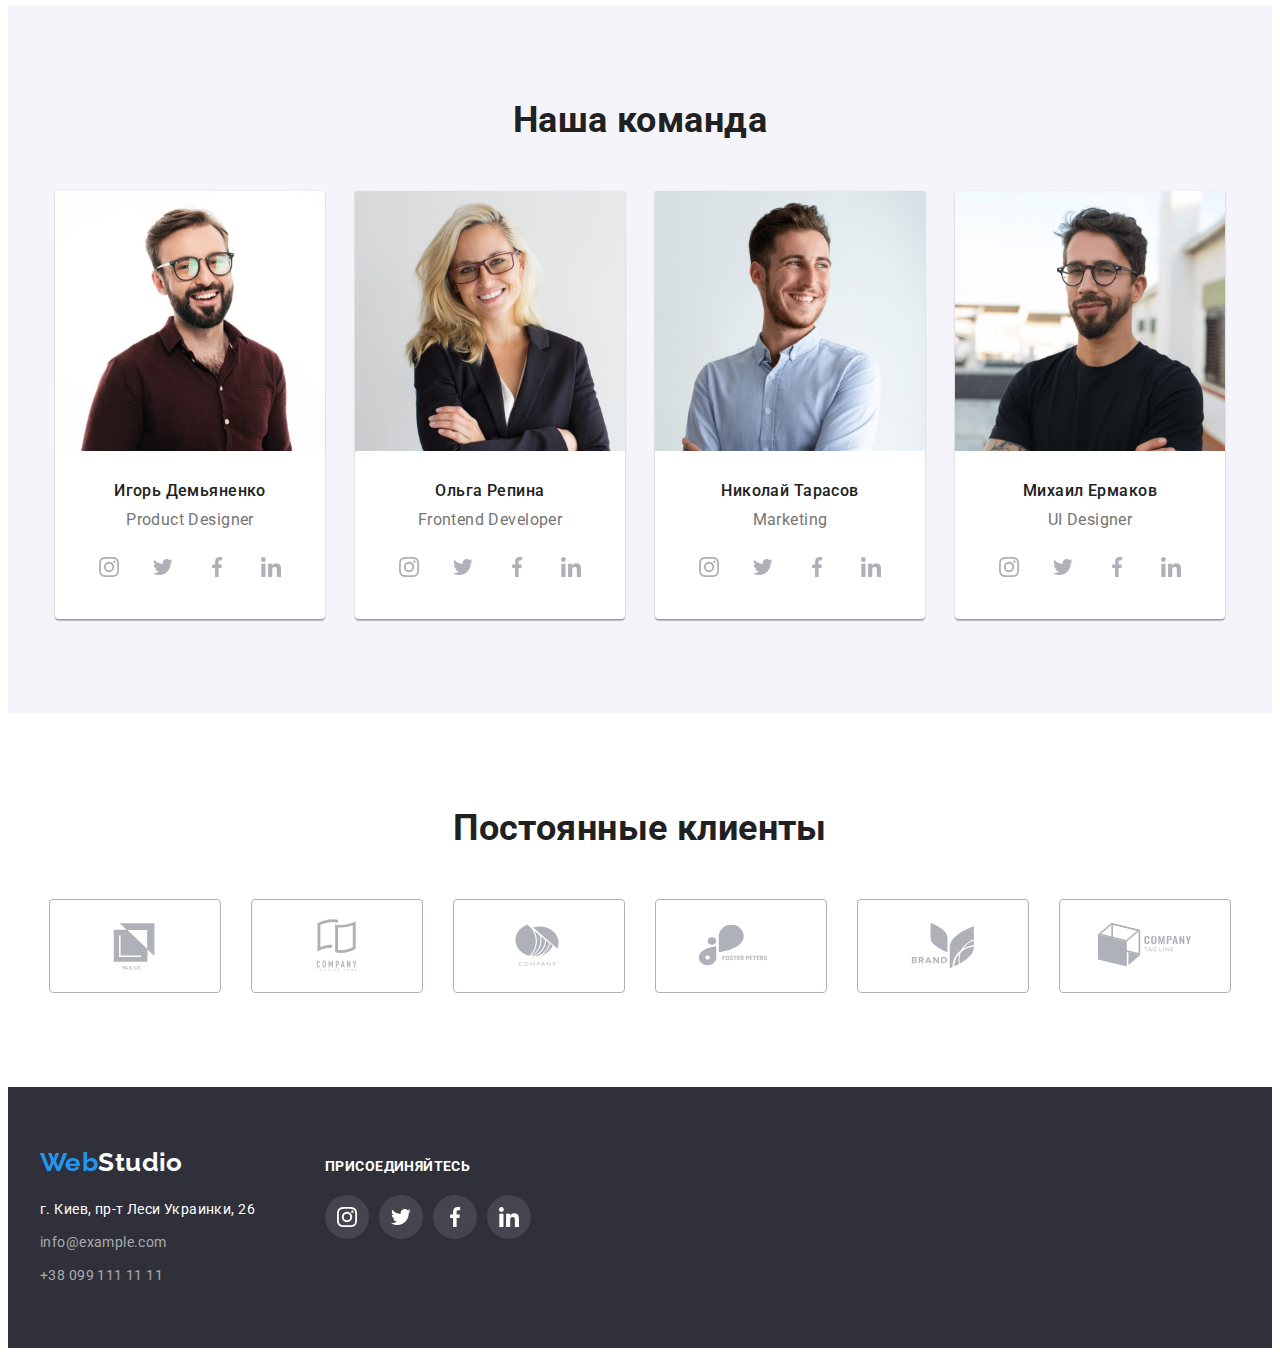
==== commit e34736b4: "corected focus" ====
--- a/index.html
+++ b/index.html
@@ -1,381 +1,376 @@
 <!DOCTYPE html>
 <html lang="ru">
-  <head>
-    <meta charset="UTF-8" />
-    <meta http-equiv="X-UA-Compatible" content="IE=edge" />
-    <meta name="viewport" content="width=device-width, initial-scale=1.0" />
-    <title>Студия</title>
-    <link
-      rel="stylesheet"
-      href="https://cdnjs.cloudflare.com/ajax/libs/modern-normalize/1.1.0/modern-normalize.min.css"
-      integrity="sha512-wpPYUAdjBVSE4KJnH1VR1HeZfpl1ub8YT/NKx4PuQ5NmX2tKuGu6U/JRp5y+Y8XG2tV+wKQpNHVUX03MfMFn9Q=="
-      crossorigin="anonymous"
-      referrerpolicy="no-referrer"
-    />
-    <link rel="preconnect" href="https://fonts.googleapis.com" />
-    <link rel="preconnect" href="https://fonts.gstatic.com" crossorigin />
-    <link
-      href="https://fonts.googleapis.com/css2?family=Raleway:wght@700&family=Roboto:wght@400;500;700;900&display=swap"
-      rel="stylesheet"
-    />
-    <link rel="stylesheet" href="./css/styles.css" />
-  </head>
-  <body>
-    <!--Шапка-->
-    <header class="header">
-      <div class="container">
-        <nav class="header-nav">
-          <a class="logo link" href="./index.html" lang="en">
-            Web<span class="logo-header">Studio</span>
-          </a>
-          <ul class="pages list">
-            <li><a class="link curent" href="./index.html">Студия</a></li>
-            <li><a class="link" href="./portfolio.html">Портфолио</a></li>
-            <li><a class="link" href="">Контакты</a></li>
-          </ul>
-        </nav>
-        <ul class="list">
-          <li class="header-contact">
-            <a class="contact-link link" href="mailto:info@devstudio.com">
-              <svg class="header-icon" width="16px" height="12px">
-                <use href="./images/symbol-defs.svg#icon-envelope"></use></svg
-              >info@devstudio.com</a
-            >
-          </li>
-          <li class="header-contact">
-            <a class="contact-link link" href="tel:+380961111111">
-              <svg class="header-icon" width="10px" height="16px">
-                <use href="./images/symbol-defs.svg#icon-vector"></use></svg
-              >+38 096 111 11 11</a
-            >
-          </li>
-        </ul>
-      </div>
-    </header>
-    <main>
-      <!--Заголовок-->
-      <section class="hero">
-        <div class="container">
-          <h1 class="hero-title">Эффективные решения для вашего бизнеса</h1>
-
-          <button data-modal-open class="button-blu" type="button">Заказать услугу</button>
-
-          <div data-modal class="backdrop is-hidden">
-            <div class="modal">
-              
-                <button data-modal-close class="close" type="button">
-                  <svg class="" width="11px" height="11px">
+
+<head>
+  <meta charset="UTF-8" />
+  <meta http-equiv="X-UA-Compatible" content="IE=edge" />
+  <meta name="viewport" content="width=device-width, initial-scale=1.0" />
+  <title>Студия</title>
+  <link rel="stylesheet" href="https://cdnjs.cloudflare.com/ajax/libs/modern-normalize/1.1.0/modern-normalize.min.css"
+    integrity="sha512-wpPYUAdjBVSE4KJnH1VR1HeZfpl1ub8YT/NKx4PuQ5NmX2tKuGu6U/JRp5y+Y8XG2tV+wKQpNHVUX03MfMFn9Q=="
+    crossorigin="anonymous" referrerpolicy="no-referrer" />
+  <link rel="preconnect" href="https://fonts.googleapis.com" />
+  <link rel="preconnect" href="https://fonts.gstatic.com" crossorigin />
+  <link href="https://fonts.googleapis.com/css2?family=Raleway:wght@700&family=Roboto:wght@400;500;700;900&display=swap"
+    rel="stylesheet" />
+  <link rel="stylesheet" href="./css/styles.css" />
+</head>
+
+<body>
+  <!--Шапка-->
+  <header class="header">
+    <div class="container">
+      <nav class="header-nav">
+        <a class="logo link" href="./index.html" lang="en">
+          Web<span class="logo-header">Studio</span>
+        </a>
+        <ul class="pages list">
+          <li><a class="link curent" href="./index.html">Студия</a></li>
+          <li><a class="link" href="./portfolio.html">Портфолио</a></li>
+          <li><a class="link" href="">Контакты</a></li>
+        </ul>
+      </nav>
+      <ul class="list">
+        <li class="header-contact">
+          <a class="contact-link link" href="mailto:info@devstudio.com">
+            <svg class="header-icon" width="16px" height="12px">
+              <use href="./images/symbol-defs.svg#icon-envelope"></use>
+            </svg>info@devstudio.com</a>
+        </li>
+        <li class="header-contact">
+          <a class="contact-link link" href="tel:+380961111111">
+            <svg class="header-icon" width="10px" height="16px">
+              <use href="./images/symbol-defs.svg#icon-vector"></use>
+            </svg>+38 096 111 11 11</a>
+        </li>
+      </ul>
+    </div>
+  </header>
+  <main>
+    <!--Заголовок-->
+    <section class="hero">
+      <div class="container">
+        <h1 class="hero-title">Эффективные решения для вашего бизнеса</h1>
+
+        <button data-modal-open class="button-blu" type="button">Заказать услугу</button>
+
+        <div data-modal class="backdrop is-hidden">
+          <div class="modal">
+
+            <button data-modal-close class="close" type="button">
+              <svg class="" width="11px" height="11px">
                 <use href="./images/symbol-defs.svg#icon-close"></use>
-              </button>
+            </button>
+            </svg>
+          </div>
+        </div>
+      </div>
+    </section>
+    <!--Особенности-->
+    <section class="characteristic section">
+      <div class="container">
+        <h2 class="none">Особенности</h2>
+        <ul class="list">
+          <li>
+            <div class="characteristic-div">
+              <svg class="characteristic-icon" width="70" height="70">
+                <use href="./images/symbol-defs.svg#icon-antenna"></use>
               </svg>
             </div>
-          </div>
-        </div>
-      </section>
-      <!--Особенности-->
-      <section class="characteristic section">
-        <div class="container">
-          <h2 class="none">Особенности</h2>
-          <ul class="list">
+
+            <h3 class="title-item">Внимание к деталям</h3>
+            <p>
+              Идейные соображения, а также начало повседневной работы по формированию позиции.
+            </p>
+          </li>
+          <li>
+            <div class="characteristic-div">
+              <svg class="characteristic-icon" width="70" height="70">
+                <use href="./images/symbol-defs.svg#icon-clock"></use>
+              </svg>
+            </div>
+
+            <h3 class="title-item">Пунктуальность</h3>
+            <p>
+              Задача организации, в особенности же рамки и место обучения кадров влечет за собой.
+            </p>
+          </li>
+          <li>
+            <div class="characteristic-div">
+              <svg class="characteristic-icon" width="70" height="70">
+                <use href="./images/symbol-defs.svg#icon-diagram"></use>
+              </svg>
+            </div>
+            <h3 class="title-item">Планирование</h3>
+            <p>
+              Равным образом консультация с широким активом в значительной степени обуславливает.
+            </p>
+          </li>
+          <li>
+            <div class="characteristic-div">
+              <svg class="characteristic-icon" width="70" height="70">
+                <use href="./images/symbol-defs.svg#icon-astronaut"></use>
+              </svg>
+            </div>
+            <h3 class="title-item">Современные технологии</h3>
+            <p>Значимость этих проблем настолько очевидна, что реализация плановых заданий.</p>
+          </li>
+        </ul>
+      </div>
+    </section>
+    <!--Что делают-->
+    <section class="work section">
+      <div class="container">
+        <h2 class="title">Чем мы занимаемся</h2>
+        <ul class="list">
+          <li>
+            <img src="./images/box_1.jpg" alt="Поиск решения" width="370" />
+            <p class="work-icon">Десктопные приложения</p>
+          </li>
+          <li>
+            <img src="./images/box_2.jpg" alt="Планирование" width="370" />
+            <p class="work-icon">Мобильные приложения</p>
+          </li>
+          <li>
+            <img src="./images/box_3.jpg" alt="Реализация проекта" width="370" />
+            <p class="work-icon">Дизайнерские решения</p>
+          </li>
+        </ul>
+      </div>
+    </section>
+    <!--Команда-->
+    <section class="team section">
+      <div class="container">
+        <h2 class="title">Наша команда</h2>
+        <ul class="list">
+          <li class="team-cards">
+            <img src="./images/img.jpg" alt="Фото Игоря Демьяненко" width="270" />
+            <h3 class="name">Игорь Демьяненко</h3>
+            <p class="position" lang="en">Product Designer</p>
+            <ul class="social-link list">
+              <li class="massenger-item">
+                <a class="team-link link" aria-label="инстаграм" href="" >
+                  <svg class="team-icon" width="20px" height="20px">
+                    <use href="./images/symbol-defs.svg#icon-instagram"></use>
+                  </svg></a>
+              </li>
+              <li class="massenger-item">
+                <a class="team-link link" aria-label="твиттер" href="" >
+                  <svg class="team-icon" width="20px" height="20px">
+                    <use href="./images/symbol-defs.svg#icon-twitter"></use>
+                  </svg></a>
+              </li>
+              <li class="massenger-item">
+                <a class="team-link link" aria-label="фейсбук" href="">
+                  <svg class="team-icon" width="20px" height="20px">
+                    <use href="./images/symbol-defs.svg#icon-facebook" ></use>
+                  </svg></a>
+              </li>
+              <li class="massenger-item">
+                <a class="team-link link" aria-label="линкедин" href="">
+                  <svg class="team-icon" width="20px" height="20px">
+                    <use href="./images/symbol-defs.svg#icon-linkedin" ></use>
+                  </svg></a>
+              </li>
+            </ul>
+          </li>
+
+          <li class="team-cards">
+            <img src="./images/img-1.jpg" alt="Фото Ольги Репиной" width="270" />
+            <h3 class="name">Ольга Репина</h3>
+            <p class="position" lang="en">Frontend Developer</p>
+            <ul class="list">
+              <li class="massenger-item">
+                <a class="team-link link" aria-label="инстаграм" href="">
+                  <svg class="team-icon" width="20px" height="20px">
+                    <use href="./images/symbol-defs.svg#icon-instagram"></use>
+                  </svg></a>
+              </li>
+              <li class="massenger-item">
+                <a class="team-link link" aria-label="твиттер" href="">
+                  <svg class="team-icon" width="20px" height="20px">
+                    <use href="./images/symbol-defs.svg#icon-twitter"></use>
+                  </svg></a>
+              </li>
+              <li class="massenger-item">
+                <a class="team-link link" aria-label="фейсбук" href="">
+                  <svg class="team-icon" width="20px" height="20px">
+                    <use href="./images/symbol-defs.svg#icon-facebook"></use>
+                  </svg></a>
+              </li>
+              <li class="massenger-item">
+                <a class="team-link link" aria-label="линкедин" href="">
+                  <svg class="team-icon" width="20px" height="20px">
+                    <use href="./images/symbol-defs.svg#icon-linkedin"></use>
+                  </svg></a>
+              </li>
+            </ul>
+          </li>
+
+          <li class="team-cards">
+            <img src="./images/img-2.jpg" alt="Фото Николая Тарасова" width="270" />
+            <h3 class="name">Николай Тарасов</h3>
+            <p class="position" lang="en">Marketing</p>
+            <ul class="list">
+              <li class="massenger-item">
+                <a class="team-link link" aria-label="инстаграм" href="">
+                  <svg class="team-icon" width="20px" height="20px">
+                    <use href="./images/symbol-defs.svg#icon-instagram"></use>
+                  </svg></a>
+              </li>
+              <li class="massenger-item">
+                <a class="team-link link" aria-label="твиттер" href="">
+                  <svg class="team-icon" width="20px" height="20px">
+                    <use href="./images/symbol-defs.svg#icon-twitter"></use>
+                  </svg></a>
+              </li>
+              <li class="massenger-item">
+                <a class="team-link link" aria-label="фейсбук" href="">
+                  <svg class="team-icon" width="20px" height="20px">
+                    <use href="./images/symbol-defs.svg#icon-facebook"></use>
+                  </svg></a>
+              </li>
+              <li class="massenger-item">
+                <a class="team-link link" aria-label="линкедин" href="">
+                  <svg class="team-icon" width="20px" height="20px">
+                    <use href="./images/symbol-defs.svg#icon-linkedin"></use>
+                  </svg></a>
+              </li>
+            </ul>
+          </li>
+
+          <li class="team-cards">
+            <img src="./images/img-3.jpg" alt="Фото Михаила Ермакова" width="270" />
+            <h3 class="name">Михаил Ермаков</h3>
+            <p class="position" lang="en">UI Designer</p>
+            <ul class="list">
+              <li class="massenger-item">
+                <a class="team-link link" aria-label="инстаграм" href="">
+                  <svg class="team-icon" width="20px" height="20px">
+                    <use href="./images/symbol-defs.svg#icon-instagram"></use>
+                  </svg></a>
+              </li>
+              <li class="massenger-item">
+                <a class="team-link link" aria-label="твиттер" href="">
+                  <svg class="team-icon" width="20px" height="20px">
+                    <use href="./images/symbol-defs.svg#icon-twitter"></use>
+                  </svg></a>
+              </li>
+              <li class="massenger-item">
+                <a class="team-link link" aria-label="фейсбук" href="">
+                  <svg class="team-icon" width="20px" height="20px">
+                    <use href="./images/symbol-defs.svg#icon-facebook"></use>
+                  </svg></a>
+              </li>
+              <li class="massenger-item">
+                <a class="team-link link" aria-label="линкедин" href="">
+                  <svg class="team-icon" width="20px" height="20px">
+                    <use href="./images/symbol-defs.svg#icon-linkedin"></use>
+                  </svg></a>
+              </li>
+            </ul>
+          </li>
+        </ul>
+      </div>
+    </section>
+    <!--Постоянные клиенты-->
+    <section class="klients section">
+      <div class="container">
+        <h2 class="title">Постоянные клиенты</h2>
+        <ul class="list">
+          <li>
+            <a class="klients-link link" aria-label="" href="">
+              <svg class="klients-icon" width="106px" height="60px">
+                <use href="./images/symbol-defs.svg#icon-logo"></use>
+              </svg></a>
+          </li>
+          <li>
+            <a class="klients-link link" aria-label="" href="">
+              <svg class="klients-icon" width="106px" height="60px">
+                <use href="./images/symbol-defs.svg#icon-logo-1"></use>
+              </svg></a>
+          </li>
+          <li>
+            <a class="klients-link link" aria-label="" href="">
+              <svg class="klients-icon" width="106px" height="60px">
+                <use href="./images/symbol-defs.svg#icon-logo-2"></use>
+              </svg></a>
+          </li>
+          <li>
+            <a class="klients-link link" aria-label="" href="">
+              <svg class="klients-icon" width="106px" height="60px">
+                <use href="./images/symbol-defs.svg#icon-logo-3"></use>
+              </svg></a>
+          </li>
+          <li>
+            <a class="klients-link link" aria-label="" href="">
+              <svg class="klients-icon" width="106px" height="60px">
+                <use href="./images/symbol-defs.svg#icon-logo-4"></use>
+              </svg></a>
+          </li>
+          <li>
+            <a class="klients-link link" aria-label="" href="">
+              <svg class="klients-icon" width="106px" height="60px">
+                <use href="./images/symbol-defs.svg#icon-logo-5"></use>
+              </svg></a>
+          </li>
+        </ul>
+      </div>
+    </section>
+  </main>
+  <!--Подвал-->
+  <footer class="footer">
+    <div class="container">
+      <div>
+        <a class="logo link" href="./index.html" lang="en">
+          Web<span class="logo-footer">Studio</span>
+        </a>
+        <address>
+          <ul class="footer-connection list">
             <li>
-              <div class="characteristic-div">
-                <svg class="characteristic-icon" width="70" height="70">
-                  <use href="./images/symbol-defs.svg#icon-antenna"></use>
-                </svg>
-              </div>
-
-              <h3 class="title-item">Внимание к деталям</h3>
-              <p>
-                Идейные соображения, а также начало повседневной работы по формированию позиции.
-              </p>
+              <a class="address link" href=""> г. Киев, пр-т Леси Украинки, 26</a>
             </li>
             <li>
-              <div class="characteristic-div">
-                <svg class="characteristic-icon" width="70" height="70">
-                  <use href="./images/symbol-defs.svg#icon-clock"></use>
-                </svg>
-              </div>
-
-              <h3 class="title-item">Пунктуальность</h3>
-              <p>
-                Задача организации, в особенности же рамки и место обучения кадров влечет за собой.
-              </p>
+              <a class="footer-contacts link" href="mailto:info@example.com">info@example.com</a>
             </li>
             <li>
-              <div class="characteristic-div">
-                <svg class="characteristic-icon" width="70" height="70">
-                  <use href="./images/symbol-defs.svg#icon-diagram"></use>
-                </svg>
-              </div>
-              <h3 class="title-item">Планирование</h3>
-              <p>
-                Равным образом консультация с широким активом в значительной степени обуславливает.
-              </p>
-            </li>
-            <li>
-              <div class="characteristic-div">
-                <svg class="characteristic-icon" width="70" height="70">
-                  <use href="./images/symbol-defs.svg#icon-astronaut"></use>
-                </svg>
-              </div>
-              <h3 class="title-item">Современные технологии</h3>
-              <p>Значимость этих проблем настолько очевидна, что реализация плановых заданий.</p>
+              <a class="footer-contacts link" href="tel:+380991111111">+38 099 111 11 11</a>
             </li>
           </ul>
-        </div>
-      </section>
-      <!--Что делают-->
-      <section class="work section">
-        <div class="container">
-          <h2 class="title">Чем мы занимаемся</h2>
-          <ul class="list">
-            <li>
-              <img  src="./images/box_1.jpg" alt="Поиск решения" width="370" />
-            <p class="work-icon">Десктопные приложения</p>
-            </li>
-            <li>
-              <img src="./images/box_2.jpg" alt="Планирование" width="370" />
-            <p class="work-icon">Мобильные приложения</p>
-            </li>
-            <li>
-              <img src="./images/box_3.jpg" alt="Реализация проекта" width="370" />
-            <p class="work-icon">Дизайнерские решения</p>
-            </li>
-          </ul>
-        </div>
-      </section>
-      <!--Команда-->
-      <section class="team section">
-        <div class="container">
-          <h2 class="title">Наша команда</h2>
-          <ul class="list">
-            <li class="team-cards">
-              <img src="./images/img.jpg" alt="Фото Игоря Демьяненко" width="270" />
-              <h3 class="name">Игорь Демьяненко</h3>
-              <p class="position" lang="en">Product Designer</p>
-              <ul class="social-link list">
-                <li class="massenger-item">
-                  <a class="team-link link" aria-label="инстаграм">
-                    <svg class="team-icon" width="20px" height="20px">
-                      <use href="./images/symbol-defs.svg#icon-instagram"></use></svg
-                  ></a>
-                </li>
-                <li class="massenger-item">
-                  <a class="team-link link" aria-label="твиттер">
-                    <svg class="team-icon" width="20px" height="20px">
-                      <use href="./images/symbol-defs.svg#icon-twitter"></use></svg
-                  ></a>
-                </li>
-                <li class="massenger-item">
-                  <a class="team-link link" aria-label="фейсбук">
-                    <svg class="team-icon" width="20px" height="20px">
-                      <use href="./images/symbol-defs.svg#icon-facebook"></use></svg
-                  ></a>
-                </li>
-                <li class="massenger-item">
-                  <a class="team-link link" aria-label="линкедин">
-                    <svg class="team-icon" width="20px" height="20px">
-                      <use href="./images/symbol-defs.svg#icon-linkedin"></use></svg
-                  ></a>
-                </li>
-              </ul>
-            </li>
-
-            <li class="team-cards">
-              <img src="./images/img-1.jpg" alt="Фото Ольги Репиной" width="270" />
-              <h3 class="name">Ольга Репина</h3>
-              <p class="position" lang="en">Frontend Developer</p>
-              <ul class="list">
-                <li class="massenger-item">
-                  <a class="team-link link" aria-label="инстаграм">
-                    <svg class="team-icon" width="20px" height="20px">
-                      <use href="./images/symbol-defs.svg#icon-instagram"></use></svg
-                  ></a>
-                </li>
-                <li class="massenger-item">
-                  <a class="team-link link" aria-label="твиттер">
-                    <svg class="team-icon" width="20px" height="20px">
-                      <use href="./images/symbol-defs.svg#icon-twitter"></use></svg
-                  ></a>
-                </li>
-                <li class="massenger-item">
-                  <a class="team-link link" aria-label="фейсбук">
-                    <svg class="team-icon" width="20px" height="20px">
-                      <use href="./images/symbol-defs.svg#icon-facebook"></use></svg
-                  ></a>
-                </li>
-                <li class="massenger-item">
-                  <a class="team-link link" aria-label="линкедин">
-                    <svg class="team-icon" width="20px" height="20px">
-                      <use href="./images/symbol-defs.svg#icon-linkedin"></use></svg
-                  ></a>
-                </li>
-              </ul>
-            </li>
-
-            <li class="team-cards">
-              <img src="./images/img-2.jpg" alt="Фото Николая Тарасова" width="270" />
-              <h3 class="name">Николай Тарасов</h3>
-              <p class="position" lang="en">Marketing</p>
-              <ul class="list">
-                <li class="massenger-item">
-                  <a class="team-link link" aria-label="инстаграм">
-                    <svg class="team-icon" width="20px" height="20px">
-                      <use href="./images/symbol-defs.svg#icon-instagram"></use></svg
-                  ></a>
-                </li>
-                <li class="massenger-item">
-                  <a class="team-link link" aria-label="твиттер">
-                    <svg class="team-icon" width="20px" height="20px">
-                      <use href="./images/symbol-defs.svg#icon-twitter"></use></svg
-                  ></a>
-                </li>
-                <li class="massenger-item">
-                  <a class="team-link link" aria-label="фейсбук">
-                    <svg class="team-icon" width="20px" height="20px">
-                      <use href="./images/symbol-defs.svg#icon-facebook"></use></svg
-                  ></a>
-                </li>
-                <li class="massenger-item">
-                  <a class="team-link link" aria-label="линкедин">
-                    <svg class="team-icon" width="20px" height="20px">
-                      <use href="./images/symbol-defs.svg#icon-linkedin"></use></svg
-                  ></a>
-                </li>
-              </ul>
-            </li>
-
-            <li class="team-cards">
-              <img src="./images/img-3.jpg" alt="Фото Михаила Ермакова" width="270" />
-              <h3 class="name">Михаил Ермаков</h3>
-              <p class="position" lang="en">UI Designer</p>
-              <ul class="list">
-                <li class="massenger-item">
-                  <a class="team-link link" aria-label="инстаграм">
-                    <svg class="team-icon" width="20px" height="20px">
-                      <use href="./images/symbol-defs.svg#icon-instagram"></use></svg
-                  ></a>
-                </li>
-                <li class="massenger-item">
-                  <a class="team-link link" aria-label="твиттер">
-                    <svg class="team-icon" width="20px" height="20px">
-                      <use href="./images/symbol-defs.svg#icon-twitter"></use></svg
-                  ></a>
-                </li>
-                <li class="massenger-item">
-                  <a class="team-link link" aria-label="фейсбук">
-                    <svg class="team-icon" width="20px" height="20px">
-                      <use href="./images/symbol-defs.svg#icon-facebook"></use></svg
-                  ></a>
-                </li>
-                <li class="massenger-item">
-                  <a class="team-link link" aria-label="линкедин">
-                    <svg class="team-icon" width="20px" height="20px">
-                      <use href="./images/symbol-defs.svg#icon-linkedin"></use></svg
-                  ></a>
-                </li>
-              </ul>
-            </li>
-          </ul>
-        </div>
-      </section>
-      <!--Постоянные клиенты-->
-      <section class="klients section">
-        <div class="container">
-          <h2 class="title">Постоянные клиенты</h2>
-          <ul class="list">
-            <li>
-              <a class="klients-link link" aria-label="">
-                <svg class="klients-icon" width="106px" height="60px">
-                  <use href="./images/symbol-defs.svg#icon-logo"></use></svg
-              ></a>
-            </li>
-            <li>
-              <a class="klients-link link" aria-label="">
-                <svg class="klients-icon" width="106px" height="60px">
-                  <use href="./images/symbol-defs.svg#icon-logo-1"></use></svg
-              ></a>
-            </li>
-            <li>
-              <a class="klients-link link" aria-label="">
-                <svg class="klients-icon" width="106px" height="60px">
-                  <use href="./images/symbol-defs.svg#icon-logo-2"></use></svg
-              ></a>
-            </li>
-            <li>
-              <a class="klients-link link" aria-label="">
-                <svg class="klients-icon" width="106px" height="60px">
-                  <use href="./images/symbol-defs.svg#icon-logo-3"></use></svg
-              ></a>
-            </li>
-            <li>
-              <a class="klients-link link" aria-label="">
-                <svg class="klients-icon" width="106px" height="60px">
-                  <use href="./images/symbol-defs.svg#icon-logo-4"></use></svg
-              ></a>
-            </li>
-            <li>
-              <a class="klients-link link" aria-label="">
-                <svg class="klients-icon" width="106px" height="60px">
-                  <use href="./images/symbol-defs.svg#icon-logo-5"></use></svg
-              ></a>
-            </li>
-          </ul>
-        </div>
-      </section>
-    </main>
-    <!--Подвал-->
-    <footer class="footer">
-      <div class="container">
-        <div>
-          <a class="logo link" href="./index.html" lang="en">
-            Web<span class="logo-footer">Studio</span>
-          </a>
-          <address>
-            <ul class="footer-connection list">
-              <li>
-                <a class="address link" href=""> г. Киев, пр-т Леси Украинки, 26</a>
-              </li>
-              <li>
-                <a class="footer-contacts link" href="mailto:info@example.com">info@example.com</a>
-              </li>
-              <li>
-                <a class="footer-contacts link" href="tel:+380991111111">+38 099 111 11 11</a>
-              </li>
-            </ul>
-          </address>
-        </div>
-        <div class="join">
-          <p class="header-join">Присоединяйтесь</p>
-          <ul class="list">
-            <li class="massenger-item">
-              <a class="join-link link" aria-label="инстаграм">
-                <svg class="join-icon" width="20px" height="20px">
-                  <use href="./images/symbol-defs.svg#icon-instagram"></use></svg
-              ></a>
-            </li>
-            <li class="massenger-item">
-              <a class="join-link link" aria-label="твиттер">
-                <svg class="join-icon" width="20px" height="20px">
-                  <use href="./images/symbol-defs.svg#icon-twitter"></use></svg
-              ></a>
-            </li>
-            <li class="massenger-item">
-              <a class="join-link link" aria-label="фейсбук">
-                <svg class="join-icon" width="20px" height="20px">
-                  <use href="./images/symbol-defs.svg#icon-facebook"></use></svg
-              ></a>
-            </li>
-            <li class="massenger-item">
-              <a class="join-link link" aria-label="линкедин">
-                <svg class="join-icon" width="20px" height="20px">
-                  <use href="./images/symbol-defs.svg#icon-linkedin"></use></svg
-              ></a>
-            </li>
-          </ul>
-        </div>
-      </div>
-    </footer>
-    <script src="./js/modal.js"></script>
-  </body>
-</html>
+        </address>
+      </div>
+      <div class="join">
+        <p class="header-join">Присоединяйтесь</p>
+        <ul class="list">
+          <li class="massenger-item">
+            <a class="join-link link" aria-label="инстаграм" href="">
+              <svg class="join-icon" width="20px" height="20px">
+                <use href="./images/symbol-defs.svg#icon-instagram"></use>
+              </svg></a>
+          </li>
+          <li class="massenger-item">
+            <a class="join-link link" aria-label="твиттер" href="">
+              <svg class="join-icon" width="20px" height="20px">
+                <use href="./images/symbol-defs.svg#icon-twitter"></use>
+              </svg></a>
+          </li>
+          <li class="massenger-item">
+            <a class="join-link link" aria-label="фейсбук" href="">
+              <svg class="join-icon" width="20px" height="20px">
+                <use href="./images/symbol-defs.svg#icon-facebook"></use>
+              </svg></a>
+          </li>
+          <li class="massenger-item">
+            <a class="join-link link" aria-label="линкедин" href="">
+              <svg class="join-icon" width="20px" height="20px">
+                <use href="./images/symbol-defs.svg#icon-linkedin"></use>
+              </svg></a>
+          </li>
+        </ul>
+      </div>
+    </div>
+  </footer>
+  <script src="./js/modal.js"></script>
+</body>
+
+</html>--- a/css/styles.css
+++ b/css/styles.css
@@ -70,11 +70,12 @@
     align-items: center;
 }
 
-
+.header {
+    border-bottom: 1px solid var(--border-header);
+}
 
 .header .container{
 height: 80px;
-border-bottom: 1px solid var(--border-header);
 }
 
 
@@ -149,7 +150,7 @@
     left: 0;
     width: 100%;
     position: absolute;
-    transform: translate(0, -100%);
+    transform: translate(0, -4px);
 }
 
 /*Студия*/
@@ -416,7 +417,13 @@
     margin-bottom: 16px;
 }
 
-.massenger-item {
+
+.team-link {
+    width: 100%;
+    height: 100%;
+    display: flex;
+    align-items: center;
+    justify-content: center;
     width: 44px;
     height: 44px;
     border-radius: 50%;
@@ -424,21 +431,13 @@
     cursor: pointer;
 }
 
-.team-link {
-width: 100%;
-    height: 100%;
-    display: flex;
-    align-items: center;
-    justify-content: center;
-}
-
 .massenger-item:not(:last-child){
 margin-right: 10px;
 }
 
-.massenger-item:active,
-.massenger-item:hover,
-.massenger-item:focus {
+.team-link:active,
+.team-link:hover,
+.team-link:focus {
     background-color: var(--accent-color);
     fill: var(--white);
 }
@@ -449,7 +448,7 @@
     justify-content: center;
 }
 
-.klients li {
+.klients-link {
     transition: border 250ms cubic-bezier(0.4, 0, 0.2, 1),
     fill 250ms cubic-bezier(0.4, 0, 0.2, 1);
 
@@ -467,9 +466,9 @@
 margin-right: 30px;
 }
 
-.klients li:active,
-.klients li:hover,
-.klients li:focus {
+.klients-link:active,
+.klients-link:hover,
+.klients-link:focus {
     border: 1px solid var(--accent-color);
     fill: var(--accent-color);
 }
@@ -526,6 +525,10 @@
     transition: background-color 250ms cubic-bezier(0.4, 0, 0.2, 1);
     fill: var(--white);
     background-color: rgba(255, 255, 255, 0.1);
+
+    width: 44px;
+    height: 44px;
+    border-radius: 50%;
 }
 
 .join ul{
@@ -536,18 +539,23 @@
     margin-right: 10px;
 }
 
-.join .massenger-item:active,
-.join .massenger-item:hover,
-.join .massenger-item:focus {
+.join-link:active,
+.join-link:hover,
+.join-link:focus {
     background-color: var(--accent-color);
 }
+   
 
 .join-link{
+    color: var(--massanger);
+    fill: var(--white);
     width: 100%;
-        height: 100%;
-        display: flex;
-        justify-content: center;
-        align-items: center;
+    height: 100%;
+    display: flex;
+    justify-content: center;
+    align-items: center;
+    border-radius: 50%;
+    
 }
 
 /*Портфолио*/
@@ -635,7 +643,8 @@
     background-color: rgba(33, 150, 243, 0.9);;
 }
 
-.portfolio-item:hover .paragraph-card {
+.card-link:hover .paragraph-card,
+.card-link:focus .paragraph-card {
     transform: translateY(0);
 }
 
